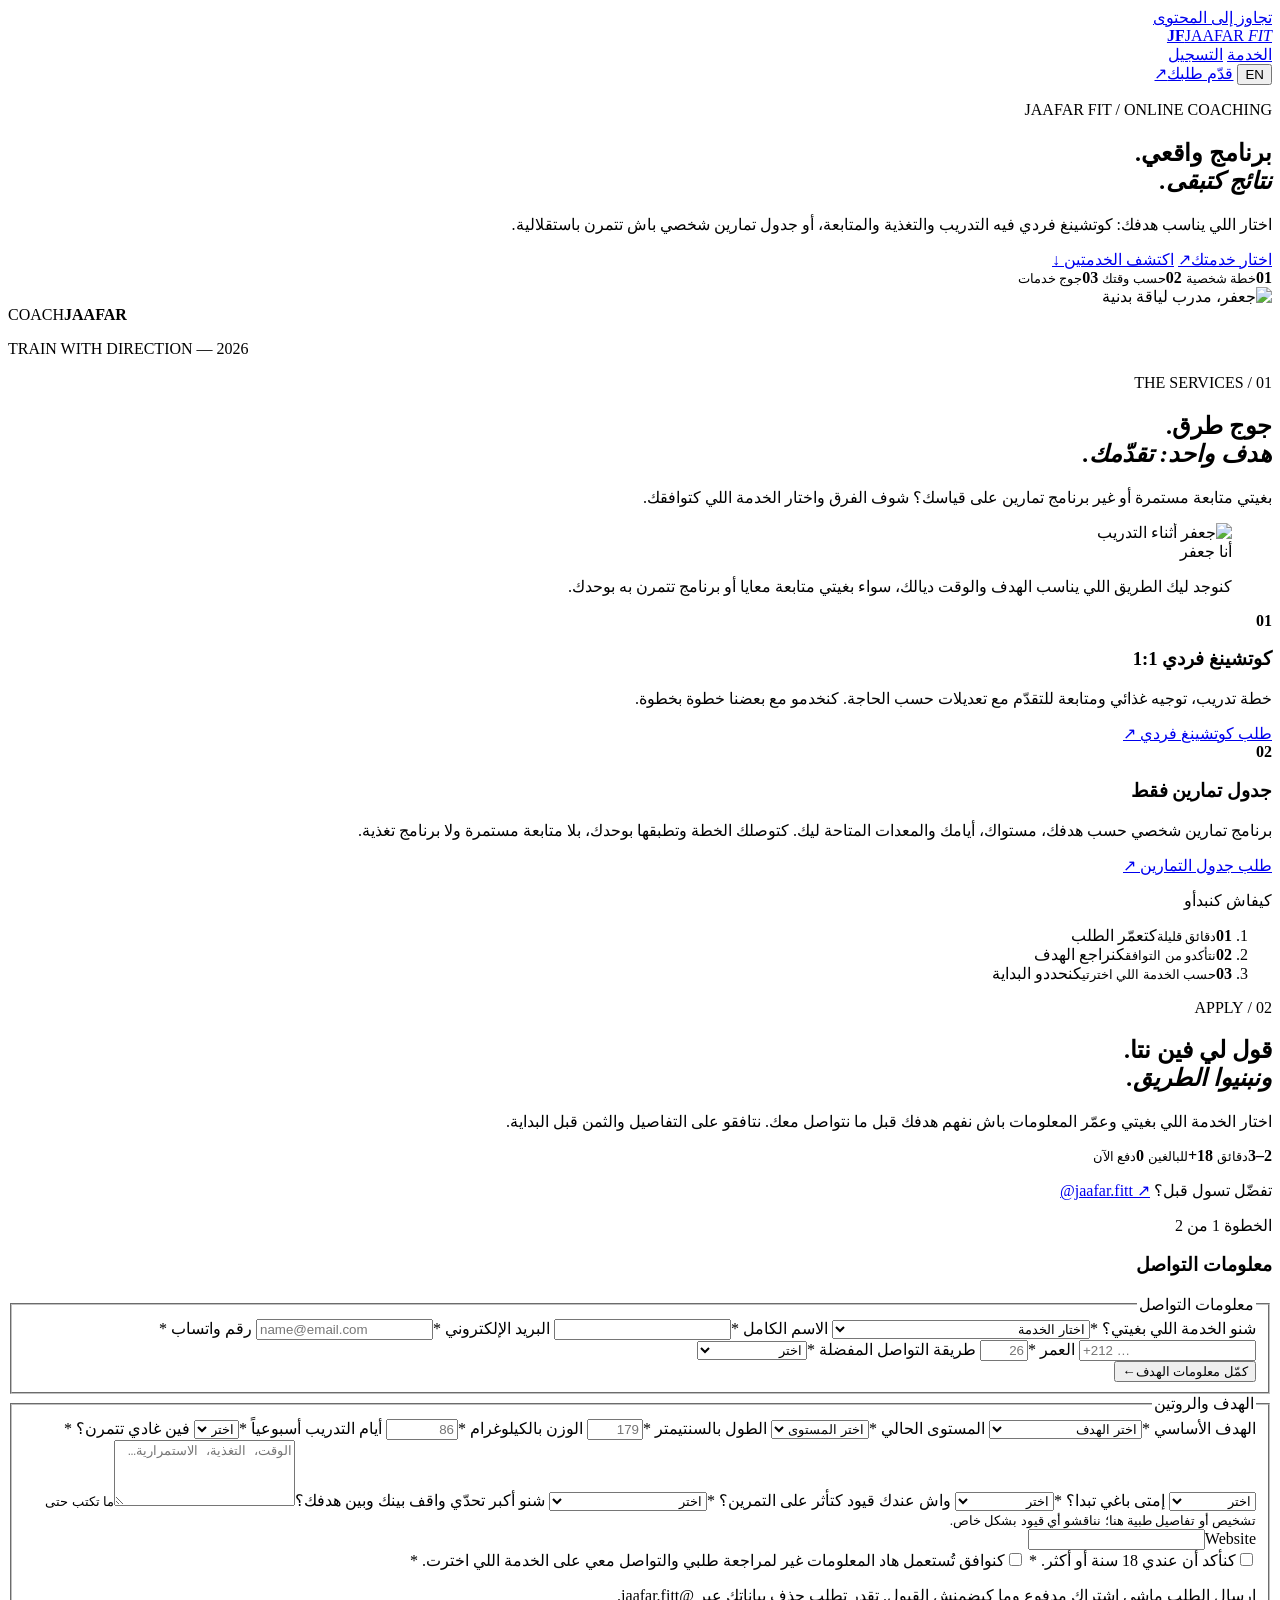
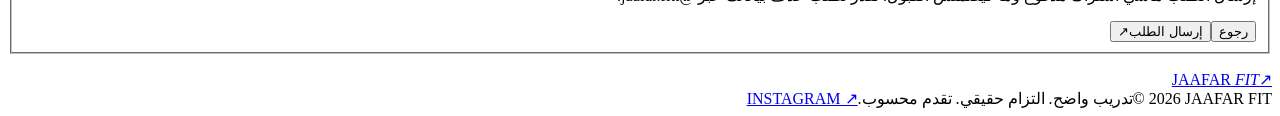
==== index.html @ f9e836c6 "Launch Jaafar Fit coaching website" ====
<!doctype html>
<html lang="ar" dir="rtl">
<head>
  <meta charset="utf-8">
  <meta name="viewport" content="width=device-width,initial-scale=1,viewport-fit=cover">
  <title>Jaafar Fit</title>
  <meta name="description" content="كوتشينغ أونلاين شخصي مع جعفر: تدريب، تغذية، ومتابعة مبنية على هدفك وروتينك.">
  <meta name="theme-color" content="#0b1f33">
  <meta name="robots" content="index,follow">
  <link rel="icon" type="image/svg+xml" href="data:image/svg+xml,%3Csvg xmlns='http://www.w3.org/2000/svg' viewBox='0 0 64 64'%3E%3Crect width='64' height='64' rx='14' fill='%230b1f33'/%3E%3Cpath d='M17 15h22v9H27v7h10v9H17V15Zm25 0h7v34h-7z' fill='%23ff623e'/%3E%3C/svg%3E">
  <link rel="preconnect" href="https://fonts.googleapis.com">
  <link rel="preconnect" href="https://fonts.gstatic.com" crossorigin>
  <link href="https://fonts.googleapis.com/css2?family=Barlow+Condensed:wght@600;700;800;900&family=Tajawal:wght@400;500;700;800;900&display=swap" rel="stylesheet">
  <link rel="stylesheet" href="./style.css">
</head>
<body>
  <a class="skip" href="#main" data-ar="تجاوز إلى المحتوى" data-en="Skip to content">تجاوز إلى المحتوى</a>

  <header class="site-header">
    <a class="logo" href="#top" aria-label="Jaafar Fit" dir="ltr"><b>JF</b><span>JAAFAR <i>FIT</i></span></a>
    <nav aria-label="Primary navigation">
      <a href="#coaching" data-ar="الخدمة" data-en="Coaching">الخدمة</a>
      <a href="#apply" data-ar="التسجيل" data-en="Apply">التسجيل</a>
    </nav>
    <div class="header-actions">
      <button id="language" type="button" aria-label="Switch to English">EN</button>
      <a class="button button-small" href="#apply"><span data-ar="قدّم طلبك" data-en="APPLY NOW">قدّم طلبك</span><span aria-hidden="true">↗</span></a>
    </div>
  </header>

  <main id="main">
    <section class="hero" id="top">
      <div class="hero-copy">
        <p class="eyebrow"><span></span> JAAFAR FIT / ONLINE COACHING</p>
        <h1 data-ar="برنامج واقعي.<br><em>نتائج كتبقى.</em>" data-en="A PLAN FOR LIFE.<br><em>RESULTS THAT LAST.</em>">برنامج واقعي.<br><em>نتائج كتبقى.</em></h1>
        <p class="hero-intro" data-ar="اختار اللي يناسب هدفك: كوتشينغ فردي فيه التدريب والتغذية والمتابعة، أو جدول تمارين شخصي باش تتمرن باستقلالية." data-en="Choose your path: one-to-one coaching with training, nutrition and check-ins, or a personal workout plan to follow independently.">اختار اللي يناسب هدفك: كوتشينغ فردي فيه التدريب والتغذية والمتابعة، أو جدول تمارين شخصي باش تتمرن باستقلالية.</p>
        <div class="hero-actions">
          <a class="button" href="#apply"><span data-ar="اختار خدمتك" data-en="CHOOSE YOUR SERVICE">اختار خدمتك</span><span aria-hidden="true">↗</span></a>
          <a class="text-link" href="#coaching" data-ar="اكتشف الخدمتين ↓" data-en="EXPLORE BOTH SERVICES ↓">اكتشف الخدمتين ↓</a>
        </div>
        <div class="trust-row" aria-label="Coaching pillars">
          <span><b>01</b><small data-ar="خطة شخصية" data-en="PERSONAL PLAN">خطة شخصية</small></span>
          <span><b>02</b><small data-ar="حسب وقتك" data-en="FITS YOUR SCHEDULE">حسب وقتك</small></span>
          <span><b>03</b><small data-ar="جوج خدمات" data-en="TWO SERVICES">جوج خدمات</small></span>
        </div>
      </div>
      <div class="hero-media">
        <img src="./jaafar-portrait.jpg" width="1085" height="1450" alt="جعفر، مدرب لياقة بدنية" data-alt-ar="جعفر، مدرب لياقة بدنية" data-alt-en="Jaafar, fitness coach" fetchpriority="high">
        <div class="hero-badge" dir="ltr"><span>COACH</span><b>JAAFAR</b></div>
        <p class="vertical-copy" dir="ltr">TRAIN WITH DIRECTION — 2026</p>
      </div>
    </section>

    <section class="coaching section" id="coaching">
      <div class="section-heading">
        <div>
          <p class="eyebrow"><span></span> 01 / THE SERVICES</p>
          <h2 data-ar="جوج طرق.<br><em>هدف واحد: تقدّمك.</em>" data-en="TWO WAYS FORWARD.<br><em>YOUR PROGRESS FIRST.</em>">جوج طرق.<br><em>هدف واحد: تقدّمك.</em></h2>
        </div>
        <p data-ar="بغيتي متابعة مستمرة أو غير برنامج تمارين على قياسك؟ شوف الفرق واختار الخدمة اللي كتوافقك." data-en="Want ongoing support or just a workout plan made for you? See what each service includes and choose your fit.">بغيتي متابعة مستمرة أو غير برنامج تمارين على قياسك؟ شوف الفرق واختار الخدمة اللي كتوافقك.</p>
      </div>

      <div class="coaching-grid">
        <figure class="coach-card">
          <img src="./jaafar-training.jpg" width="1536" height="864" alt="جعفر أثناء التدريب" data-alt-ar="جعفر أثناء التدريب" data-alt-en="Jaafar during training" loading="lazy">
          <figcaption>
            <span data-ar="أنا جعفر" data-en="I'M JAAFAR">أنا جعفر</span>
            <p data-ar="كنوجد ليك الطريق اللي يناسب الهدف والوقت ديالك، سواء بغيتي متابعة معايا أو برنامج تتمرن به بوحدك." data-en="I shape a path around your goal and schedule, whether you want coaching together or a plan to follow on your own.">كنوجد ليك الطريق اللي يناسب الهدف والوقت ديالك، سواء بغيتي متابعة معايا أو برنامج تتمرن به بوحدك.</p>
          </figcaption>
        </figure>

        <div class="service-stack">
          <article class="service-option">
            <b>01</b>
            <div><h3 data-ar="كوتشينغ فردي 1:1" data-en="ONE-TO-ONE COACHING">كوتشينغ فردي 1:1</h3><p data-ar="خطة تدريب، توجيه غذائي ومتابعة للتقدّم مع تعديلات حسب الحاجة. كنخدمو مع بعضنا خطوة بخطوة." data-en="Training, practical nutrition guidance and progress check-ins, with adjustments when needed. We work together step by step.">خطة تدريب، توجيه غذائي ومتابعة للتقدّم مع تعديلات حسب الحاجة. كنخدمو مع بعضنا خطوة بخطوة.</p><a href="#apply" data-service="one_to_one" data-ar="طلب كوتشينغ فردي ↗" data-en="APPLY FOR COACHING ↗">طلب كوتشينغ فردي ↗</a></div>
          </article>
          <article class="service-option">
            <b>02</b>
            <div><h3 data-ar="جدول تمارين فقط" data-en="WORKOUT PLAN ONLY">جدول تمارين فقط</h3><p data-ar="برنامج تمارين شخصي حسب هدفك، مستواك، أيامك والمعدات المتاحة ليك. كتوصلك الخطة وتطبقها بوحدك، بلا متابعة مستمرة ولا برنامج تغذية." data-en="A personal workout plan based on your goal, experience, schedule and equipment. Follow it independently, without ongoing check-ins or a nutrition plan.">برنامج تمارين شخصي حسب هدفك، مستواك، أيامك والمعدات المتاحة ليك. كتوصلك الخطة وتطبقها بوحدك، بلا متابعة مستمرة ولا برنامج تغذية.</p><a href="#apply" data-service="workout_plan" data-ar="طلب جدول التمارين ↗" data-en="REQUEST A WORKOUT PLAN ↗">طلب جدول التمارين ↗</a></div>
          </article>
        </div>
      </div>

      <div class="process" aria-label="How it works">
        <p class="process-title" data-ar="كيفاش كنبدأو" data-en="HOW IT WORKS">كيفاش كنبدأو</p>
        <ol>
          <li><b>01</b><span data-ar="كتعمّر الطلب" data-en="APPLY"><small data-ar="دقائق قليلة" data-en="A FEW MINUTES">دقائق قليلة</small>كتعمّر الطلب</span></li>
          <li><b>02</b><span data-ar="كنراجع الهدف" data-en="REVIEW"><small data-ar="نتأكدو من التوافق" data-en="CHECK THE FIT">نتأكدو من التوافق</small>كنراجع الهدف</span></li>
          <li><b>03</b><span data-ar="كنحددو البداية" data-en="START"><small data-ar="حسب الخدمة اللي اخترتي" data-en="YOUR CHOSEN SERVICE">حسب الخدمة اللي اخترتي</small>كنحددو البداية</span></li>
        </ol>
      </div>
    </section>

    <section class="application section" id="apply">
      <div class="application-copy">
        <p class="eyebrow"><span></span> 02 / APPLY</p>
        <h2 data-ar="قول لي فين نتا.<br><em>ونبنيوا الطريق.</em>" data-en="TELL ME WHERE YOU ARE.<br><em>WE'LL BUILD THE WAY.</em>">قول لي فين نتا.<br><em>ونبنيوا الطريق.</em></h2>
        <p data-ar="اختار الخدمة اللي بغيتي وعمّر المعلومات باش نفهم هدفك قبل ما نتواصل معك. نتافقو على التفاصيل والثمن قبل البداية." data-en="Choose the service you want and tell me about your goal. We'll agree on the details and price before starting.">اختار الخدمة اللي بغيتي وعمّر المعلومات باش نفهم هدفك قبل ما نتواصل معك. نتافقو على التفاصيل والثمن قبل البداية.</p>
        <div class="application-facts">
          <span><b>2–3</b><small data-ar="دقائق" data-en="MINUTES">دقائق</small></span>
          <span><b>18+</b><small data-ar="للبالغين" data-en="ADULTS ONLY">للبالغين</small></span>
          <span><b>0</b><small data-ar="دفع الآن" data-en="PAYMENT NOW">دفع الآن</small></span>
        </div>
        <p class="contact-note"><span data-ar="تفضّل تسول قبل؟" data-en="WANT TO ASK FIRST?">تفضّل تسول قبل؟</span> <a href="https://www.instagram.com/jaafar.fitt/" target="_blank" rel="noopener noreferrer" dir="ltr">@jaafar.fitt ↗</a></p>
      </div>

      <form id="coaching-form" novalidate>
        <div class="form-top">
          <div><span id="step-label" data-ar="الخطوة 1 من 2" data-en="STEP 1 OF 2">الخطوة 1 من 2</span><h3 id="step-title" data-ar="معلومات التواصل" data-en="CONTACT DETAILS">معلومات التواصل</h3></div>
          <div class="progress" aria-hidden="true"><i></i></div>
        </div>

        <fieldset class="form-step active" data-step="1">
          <legend class="sr-only" data-ar="معلومات التواصل" data-en="Contact details">معلومات التواصل</legend>
          <div class="form-grid">
            <label class="full"><span data-ar="شنو الخدمة اللي بغيتي؟ *" data-en="WHICH SERVICE DO YOU WANT? *">شنو الخدمة اللي بغيتي؟ *</span><select name="service" required><option value="" data-ar="اختار الخدمة" data-en="Choose a service">اختار الخدمة</option><option value="one_to_one" data-ar="كوتشينغ فردي 1:1 (تدريب + تغذية + متابعة)" data-en="One-to-one coaching (training + nutrition + check-ins)">كوتشينغ فردي 1:1 (تدريب + تغذية + متابعة)</option><option value="workout_plan" data-ar="جدول تمارين فقط" data-en="Workout plan only">جدول تمارين فقط</option></select></label>
            <label class="full"><span data-ar="الاسم الكامل *" data-en="FULL NAME *">الاسم الكامل *</span><input name="name" autocomplete="name" required minlength="2" maxlength="90"></label>
            <label><span data-ar="البريد الإلكتروني *" data-en="EMAIL *">البريد الإلكتروني *</span><input name="email" type="email" dir="ltr" autocomplete="email" required maxlength="180" placeholder="name@email.com"></label>
            <label><span data-ar="رقم واتساب *" data-en="WHATSAPP NUMBER *">رقم واتساب *</span><input name="phone" type="tel" dir="ltr" autocomplete="tel" required minlength="8" maxlength="35" placeholder="+212 …"></label>
            <label><span data-ar="العمر *" data-en="AGE *">العمر *</span><input name="age" type="number" inputmode="numeric" min="18" max="80" required placeholder="26"></label>
            <label><span data-ar="طريقة التواصل المفضلة *" data-en="PREFERRED CONTACT *">طريقة التواصل المفضلة *</span><select name="contact_method" required><option value="" data-ar="اختر" data-en="Select">اختر</option><option value="whatsapp" data-ar="واتساب" data-en="WhatsApp">واتساب</option><option value="email" data-ar="البريد الإلكتروني" data-en="Email">البريد الإلكتروني</option></select></label>
          </div>
          <button class="button next" type="button"><span data-ar="كمّل معلومات الهدف" data-en="CONTINUE TO YOUR GOAL">كمّل معلومات الهدف</span><span aria-hidden="true">←</span></button>
        </fieldset>

        <fieldset class="form-step" data-step="2">
          <legend class="sr-only" data-ar="الهدف والروتين" data-en="Goal and routine">الهدف والروتين</legend>
          <div class="form-grid">
            <label><span data-ar="الهدف الأساسي *" data-en="MAIN GOAL *">الهدف الأساسي *</span><select name="goal" required><option value="" data-ar="اختر الهدف" data-en="Select goal">اختر الهدف</option><option value="fat_loss" data-ar="خفض الدهون" data-en="Fat loss">خفض الدهون</option><option value="muscle" data-ar="بناء العضلات" data-en="Build muscle">بناء العضلات</option><option value="recomposition" data-ar="تحسين التكوين الجسدي" data-en="Body recomposition">تحسين التكوين الجسدي</option><option value="routine" data-ar="العودة للتمرين" data-en="Return to training">العودة للتمرين</option></select></label>
            <label><span data-ar="المستوى الحالي *" data-en="TRAINING LEVEL *">المستوى الحالي *</span><select name="level" required><option value="" data-ar="اختر المستوى" data-en="Select level">اختر المستوى</option><option value="beginner" data-ar="مبتدئ" data-en="Beginner">مبتدئ</option><option value="intermediate" data-ar="متوسط" data-en="Intermediate">متوسط</option><option value="advanced" data-ar="متقدم" data-en="Advanced">متقدم</option></select></label>
            <label><span data-ar="الطول بالسنتيمتر *" data-en="HEIGHT (CM) *">الطول بالسنتيمتر *</span><input name="height_cm" type="number" inputmode="numeric" min="130" max="230" required placeholder="179"></label>
            <label><span data-ar="الوزن بالكيلوغرام *" data-en="WEIGHT (KG) *">الوزن بالكيلوغرام *</span><input name="weight_kg" type="number" inputmode="decimal" min="35" max="300" step="0.1" required placeholder="86"></label>
            <label><span data-ar="أيام التدريب أسبوعياً *" data-en="TRAINING DAYS / WEEK *">أيام التدريب أسبوعياً *</span><select name="days" required><option value="" data-ar="اختر" data-en="Select">اختر</option><option value="2">2</option><option value="3">3</option><option value="4">4</option><option value="5">5</option><option value="6">6</option></select></label>
            <label><span data-ar="فين غادي تتمرن؟ *" data-en="WHERE WILL YOU TRAIN? *">فين غادي تتمرن؟ *</span><select name="equipment" required><option value="" data-ar="اختر" data-en="Select">اختر</option><option value="gym" data-ar="قاعة رياضية" data-en="Gym">قاعة رياضية</option><option value="home" data-ar="فالدار" data-en="Home">فالدار</option><option value="both" data-ar="بجوج" data-en="Both">بجوج</option></select></label>
            <label><span data-ar="إمتى باغي تبدا؟ *" data-en="WHEN DO YOU WANT TO START? *">إمتى باغي تبدا؟ *</span><select name="start_timeline" required><option value="" data-ar="اختر" data-en="Select">اختر</option><option value="now" data-ar="فأقرب وقت" data-en="As soon as possible">فأقرب وقت</option><option value="two_weeks" data-ar="خلال أسبوعين" data-en="Within two weeks">خلال أسبوعين</option><option value="month" data-ar="خلال شهر" data-en="Within a month">خلال شهر</option></select></label>
            <label><span data-ar="واش عندك قيود كتأثر على التمرين؟ *" data-en="ANY TRAINING LIMITATIONS? *">واش عندك قيود كتأثر على التمرين؟ *</span><select name="training_constraints" required><option value="" data-ar="اختر" data-en="Select">اختر</option><option value="none" data-ar="لا" data-en="No">لا</option><option value="discuss" data-ar="نعم، نناقشها بشكل خاص" data-en="Yes, discuss privately">نعم، نناقشها بشكل خاص</option></select></label>
            <label class="full"><span data-ar="شنو أكبر تحدّي واقف بينك وبين هدفك؟" data-en="WHAT IS YOUR BIGGEST CHALLENGE?">شنو أكبر تحدّي واقف بينك وبين هدفك؟</span><textarea name="notes" rows="4" maxlength="700" placeholder="الوقت، التغذية، الاستمرارية…"></textarea><small data-ar="ما تكتب حتى تشخيص أو تفاصيل طبية هنا؛ نناقشو أي قيود بشكل خاص." data-en="Do not include diagnoses or medical details here; we can discuss limitations privately.">ما تكتب حتى تشخيص أو تفاصيل طبية هنا؛ نناقشو أي قيود بشكل خاص.</small></label>
          </div>
          <div class="honeypot" aria-hidden="true"><label>Website<input name="website" tabindex="-1" autocomplete="off"></label></div>
          <label class="check"><input name="adult" type="checkbox" required><span data-ar="كنأكد أن عندي 18 سنة أو أكثر. *" data-en="I confirm that I am 18 or older. *">كنأكد أن عندي 18 سنة أو أكثر. *</span></label>
          <label class="check"><input name="consent" type="checkbox" required><span data-ar="كنوافق تُستعمل هاد المعلومات غير لمراجعة طلبي والتواصل معي على الخدمة اللي اخترت. *" data-en="I agree that these details may be used only to review my request and contact me about my chosen service. *">كنوافق تُستعمل هاد المعلومات غير لمراجعة طلبي والتواصل معي على الخدمة اللي اخترت. *</span></label>
          <p class="privacy-copy" data-ar="إرسال الطلب ماشي اشتراك مدفوع وما كيضمنش القبول. تقدر تطلب حذف بياناتك عبر @jaafar.fitt." data-en="Submitting is not a paid subscription and does not guarantee acceptance. You can request deletion through @jaafar.fitt.">إرسال الطلب ماشي اشتراك مدفوع وما كيضمنش القبول. تقدر تطلب حذف بياناتك عبر @jaafar.fitt.</p>
          <div class="form-buttons"><button class="back" type="button" data-ar="رجوع" data-en="BACK">رجوع</button><button class="button submit" type="submit"><span data-ar="إرسال الطلب" data-en="SEND REQUEST">إرسال الطلب</span><span aria-hidden="true">↗</span></button></div>
        </fieldset>
        <p id="form-message" role="status" aria-live="polite" tabindex="-1"></p>
        <noscript>يرجى تفعيل JavaScript لإرسال الاستمارة، أو التواصل عبر إنستغرام.</noscript>
      </form>
    </section>
  </main>

  <footer>
    <a class="footer-logo" href="#top" dir="ltr">JAAFAR <i>FIT</i><span>↗</span></a>
    <div><span dir="ltr">© 2026 JAAFAR FIT</span><span data-ar="تدريب واضح. التزام حقيقي. تقدم محسوب." data-en="CLEAR TRAINING. REAL COMMITMENT. MEASURED PROGRESS.">تدريب واضح. التزام حقيقي. تقدم محسوب.</span><a href="https://www.instagram.com/jaafar.fitt/" target="_blank" rel="noopener noreferrer" dir="ltr">INSTAGRAM ↗</a></div>
  </footer>

  <script src="./script.js"></script>
</body>
</html>
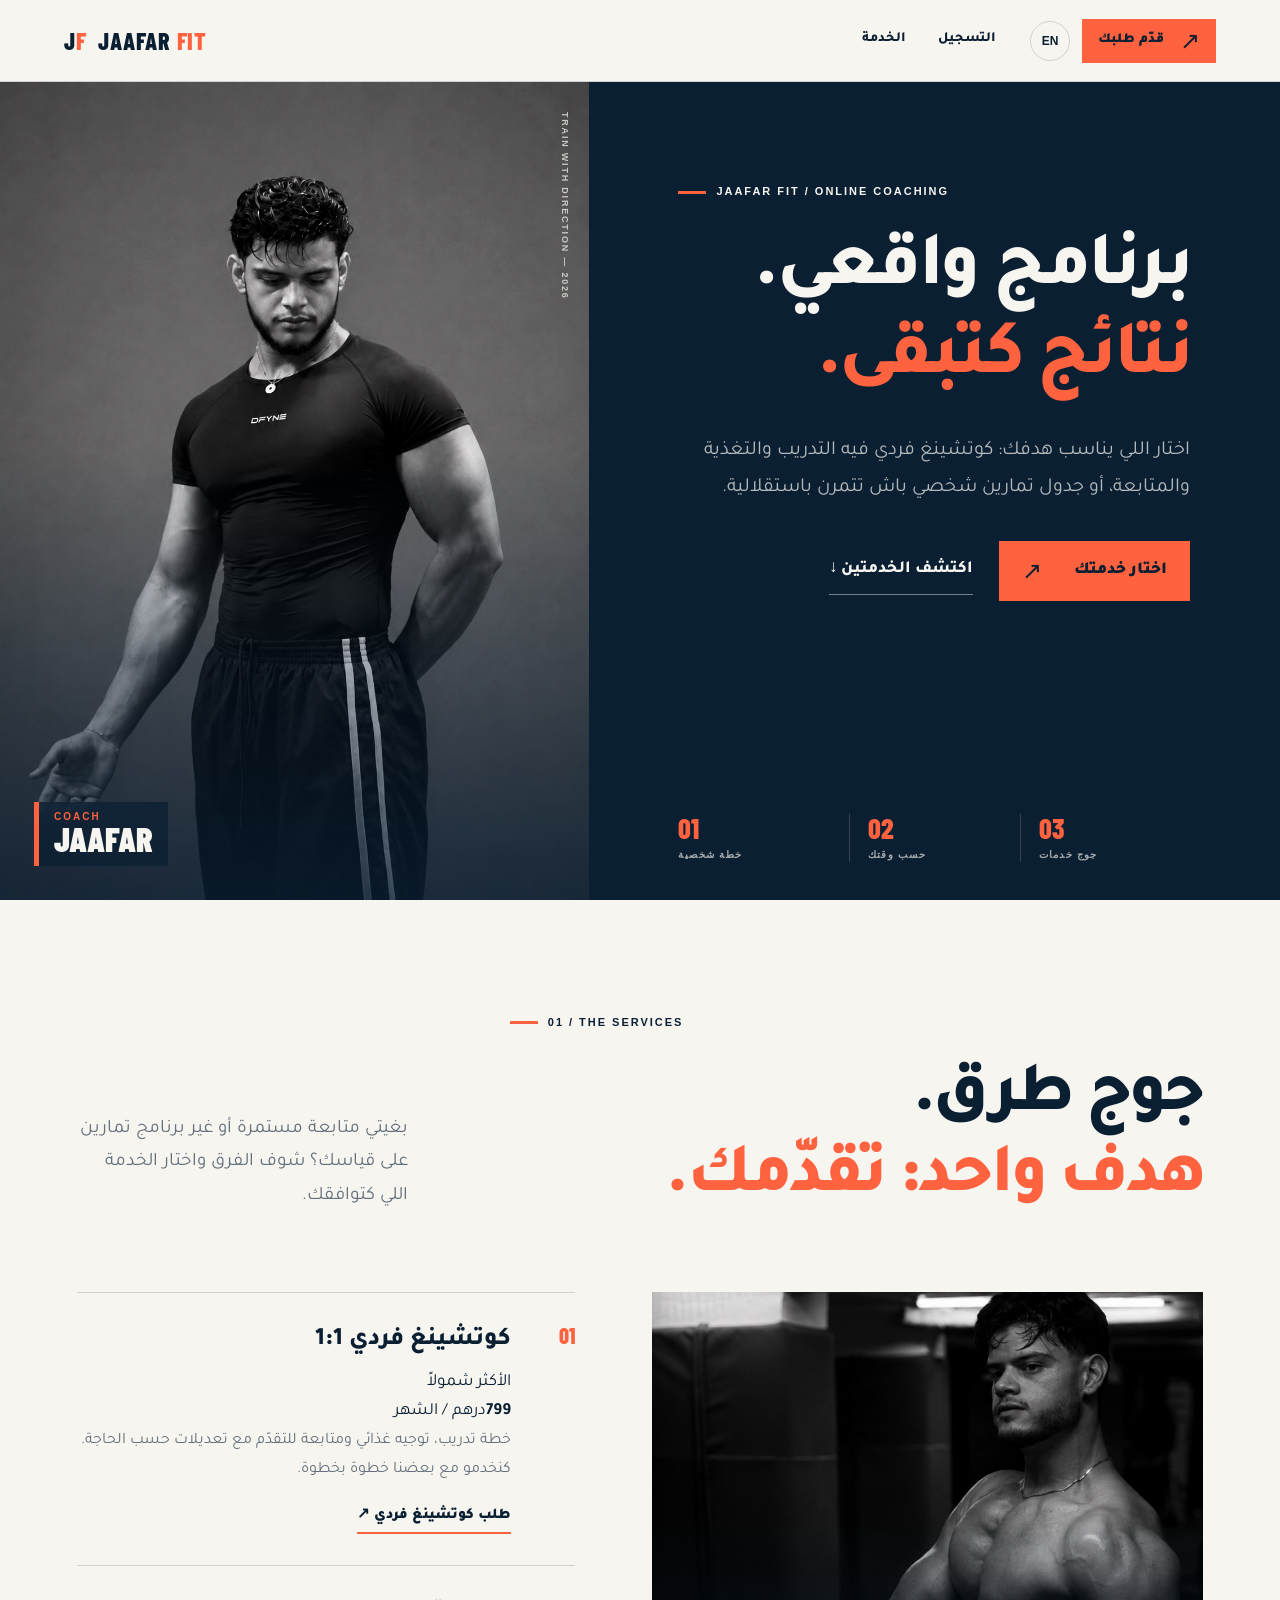
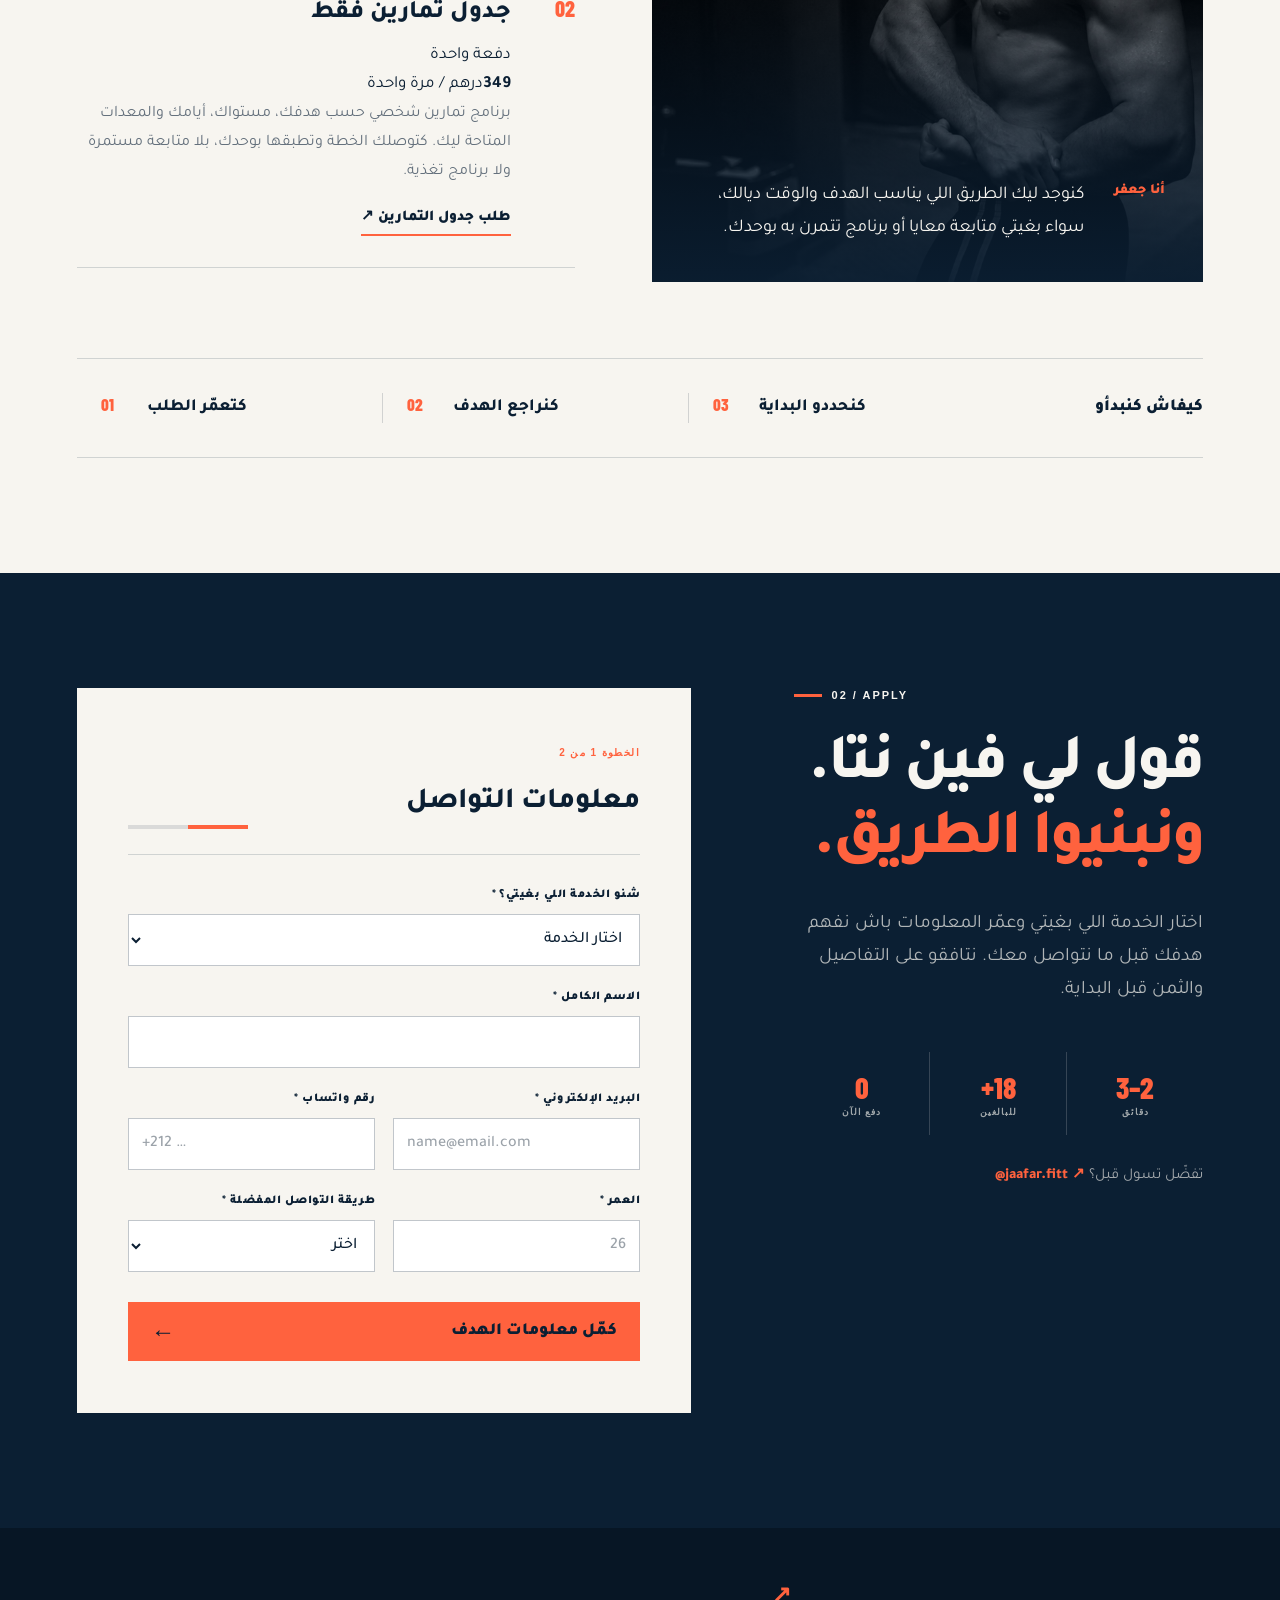
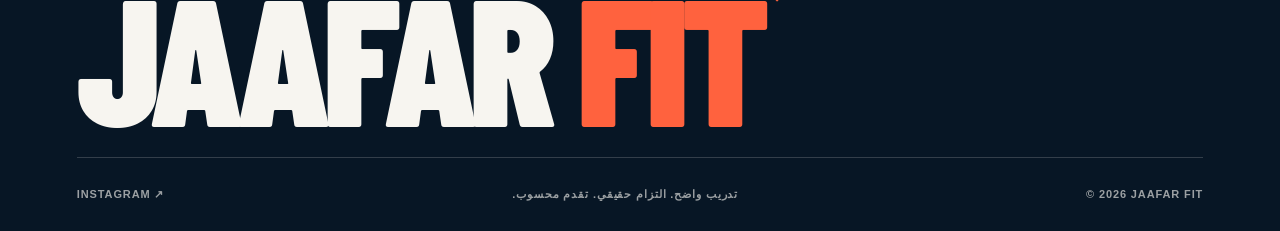
==== commit 9ffa3737: "Update Jaafar Fit logo and service pricing" ====
--- a/index.html
+++ b/index.html
@@ -7,7 +7,7 @@
   <meta name="description" content="كوتشينغ أونلاين شخصي مع جعفر: تدريب، تغذية، ومتابعة مبنية على هدفك وروتينك.">
   <meta name="theme-color" content="#0b1f33">
   <meta name="robots" content="index,follow">
-  <link rel="icon" type="image/svg+xml" href="data:image/svg+xml,%3Csvg xmlns='http://www.w3.org/2000/svg' viewBox='0 0 64 64'%3E%3Crect width='64' height='64' rx='14' fill='%230b1f33'/%3E%3Cpath d='M17 15h22v9H27v7h10v9H17V15Zm25 0h7v34h-7z' fill='%23ff623e'/%3E%3C/svg%3E">
+  <link rel="icon" type="image/svg+xml" href="data:image/svg+xml,%3Csvg xmlns='http://www.w3.org/2000/svg' viewBox='0 0 64 64'%3E%3Ccircle cx='32' cy='32' r='29' fill='%230b1f33' stroke='%23ff623e' stroke-width='3'/%3E%3Ctext x='32' y='40' text-anchor='middle' font-family='Arial' font-size='23' font-weight='900' fill='%23f7f5f0'%3EJF%3C/text%3E%3C/svg%3E">
   <link rel="preconnect" href="https://fonts.googleapis.com">
   <link rel="preconnect" href="https://fonts.gstatic.com" crossorigin>
   <link href="https://fonts.googleapis.com/css2?family=Barlow+Condensed:wght@600;700;800;900&family=Tajawal:wght@400;500;700;800;900&display=swap" rel="stylesheet">
@@ -17,7 +17,7 @@
   <a class="skip" href="#main" data-ar="تجاوز إلى المحتوى" data-en="Skip to content">تجاوز إلى المحتوى</a>
 
   <header class="site-header">
-    <a class="logo" href="#top" aria-label="Jaafar Fit" dir="ltr"><b>JF</b><span>JAAFAR <i>FIT</i></span></a>
+    <a class="logo" href="#top" aria-label="Jaafar Fit" dir="ltr"><span class="logo-mark" aria-hidden="true"><span>J</span><i>F</i></span><span class="logo-word">JAAFAR <i>FIT</i></span></a>
     <nav aria-label="Primary navigation">
       <a href="#coaching" data-ar="الخدمة" data-en="Coaching">الخدمة</a>
       <a href="#apply" data-ar="التسجيل" data-en="Apply">التسجيل</a>
@@ -72,11 +72,11 @@
         <div class="service-stack">
           <article class="service-option">
             <b>01</b>
-            <div><h3 data-ar="كوتشينغ فردي 1:1" data-en="ONE-TO-ONE COACHING">كوتشينغ فردي 1:1</h3><p data-ar="خطة تدريب، توجيه غذائي ومتابعة للتقدّم مع تعديلات حسب الحاجة. كنخدمو مع بعضنا خطوة بخطوة." data-en="Training, practical nutrition guidance and progress check-ins, with adjustments when needed. We work together step by step.">خطة تدريب، توجيه غذائي ومتابعة للتقدّم مع تعديلات حسب الحاجة. كنخدمو مع بعضنا خطوة بخطوة.</p><a href="#apply" data-service="one_to_one" data-ar="طلب كوتشينغ فردي ↗" data-en="APPLY FOR COACHING ↗">طلب كوتشينغ فردي ↗</a></div>
+            <div><h3 data-ar="كوتشينغ فردي 1:1" data-en="ONE-TO-ONE COACHING">كوتشينغ فردي 1:1</h3><span class="service-label" data-ar="الأكثر شمولاً" data-en="MOST COMPLETE">الأكثر شمولاً</span><div class="service-price"><strong>799</strong><span data-ar="درهم / الشهر" data-en="MAD / MONTH">درهم / الشهر</span></div><p data-ar="خطة تدريب، توجيه غذائي ومتابعة للتقدّم مع تعديلات حسب الحاجة. كنخدمو مع بعضنا خطوة بخطوة." data-en="Training, practical nutrition guidance and progress check-ins, with adjustments when needed. We work together step by step.">خطة تدريب، توجيه غذائي ومتابعة للتقدّم مع تعديلات حسب الحاجة. كنخدمو مع بعضنا خطوة بخطوة.</p><a href="#apply" data-service="one_to_one" data-ar="طلب كوتشينغ فردي ↗" data-en="APPLY FOR COACHING ↗">طلب كوتشينغ فردي ↗</a></div>
           </article>
           <article class="service-option">
             <b>02</b>
-            <div><h3 data-ar="جدول تمارين فقط" data-en="WORKOUT PLAN ONLY">جدول تمارين فقط</h3><p data-ar="برنامج تمارين شخصي حسب هدفك، مستواك، أيامك والمعدات المتاحة ليك. كتوصلك الخطة وتطبقها بوحدك، بلا متابعة مستمرة ولا برنامج تغذية." data-en="A personal workout plan based on your goal, experience, schedule and equipment. Follow it independently, without ongoing check-ins or a nutrition plan.">برنامج تمارين شخصي حسب هدفك، مستواك، أيامك والمعدات المتاحة ليك. كتوصلك الخطة وتطبقها بوحدك، بلا متابعة مستمرة ولا برنامج تغذية.</p><a href="#apply" data-service="workout_plan" data-ar="طلب جدول التمارين ↗" data-en="REQUEST A WORKOUT PLAN ↗">طلب جدول التمارين ↗</a></div>
+            <div><h3 data-ar="جدول تمارين فقط" data-en="WORKOUT PLAN ONLY">جدول تمارين فقط</h3><span class="service-label" data-ar="دفعة واحدة" data-en="ONE-TIME PAYMENT">دفعة واحدة</span><div class="service-price"><strong>349</strong><span data-ar="درهم / مرة واحدة" data-en="MAD / ONE TIME">درهم / مرة واحدة</span></div><p data-ar="برنامج تمارين شخصي حسب هدفك، مستواك، أيامك والمعدات المتاحة ليك. كتوصلك الخطة وتطبقها بوحدك، بلا متابعة مستمرة ولا برنامج تغذية." data-en="A personal workout plan based on your goal, experience, schedule and equipment. Follow it independently, without ongoing check-ins or a nutrition plan.">برنامج تمارين شخصي حسب هدفك، مستواك، أيامك والمعدات المتاحة ليك. كتوصلك الخطة وتطبقها بوحدك، بلا متابعة مستمرة ولا برنامج تغذية.</p><a href="#apply" data-service="workout_plan" data-ar="طلب جدول التمارين ↗" data-en="REQUEST A WORKOUT PLAN ↗">طلب جدول التمارين ↗</a></div>
           </article>
         </div>
       </div>
@@ -113,7 +113,7 @@
         <fieldset class="form-step active" data-step="1">
           <legend class="sr-only" data-ar="معلومات التواصل" data-en="Contact details">معلومات التواصل</legend>
           <div class="form-grid">
-            <label class="full"><span data-ar="شنو الخدمة اللي بغيتي؟ *" data-en="WHICH SERVICE DO YOU WANT? *">شنو الخدمة اللي بغيتي؟ *</span><select name="service" required><option value="" data-ar="اختار الخدمة" data-en="Choose a service">اختار الخدمة</option><option value="one_to_one" data-ar="كوتشينغ فردي 1:1 (تدريب + تغذية + متابعة)" data-en="One-to-one coaching (training + nutrition + check-ins)">كوتشينغ فردي 1:1 (تدريب + تغذية + متابعة)</option><option value="workout_plan" data-ar="جدول تمارين فقط" data-en="Workout plan only">جدول تمارين فقط</option></select></label>
+            <label class="full"><span data-ar="شنو الخدمة اللي بغيتي؟ *" data-en="WHICH SERVICE DO YOU WANT? *">شنو الخدمة اللي بغيتي؟ *</span><select name="service" required><option value="" data-ar="اختار الخدمة" data-en="Choose a service">اختار الخدمة</option><option value="one_to_one" data-ar="كوتشينغ فردي 1:1 — 799 درهم / الشهر" data-en="One-to-one coaching — 799 MAD / month">كوتشينغ فردي 1:1 — 799 درهم / الشهر</option><option value="workout_plan" data-ar="جدول تمارين فقط — 349 درهم" data-en="Workout plan only — 349 MAD">جدول تمارين فقط — 349 درهم</option></select></label>
             <label class="full"><span data-ar="الاسم الكامل *" data-en="FULL NAME *">الاسم الكامل *</span><input name="name" autocomplete="name" required minlength="2" maxlength="90"></label>
             <label><span data-ar="البريد الإلكتروني *" data-en="EMAIL *">البريد الإلكتروني *</span><input name="email" type="email" dir="ltr" autocomplete="email" required maxlength="180" placeholder="name@email.com"></label>
             <label><span data-ar="رقم واتساب *" data-en="WHATSAPP NUMBER *">رقم واتساب *</span><input name="phone" type="tel" dir="ltr" autocomplete="tel" required minlength="8" maxlength="35" placeholder="+212 …"></label>
--- a/style.css
+++ b/style.css
@@ -0,0 +1,177 @@
+:root{
+  --navy:#0b1f33;
+  --orange:#ff623e;
+  --white:#f7f5f0;
+  --paper:#efede7;
+  --ink:#0b1f33;
+  --muted:#64707c;
+  --line:rgba(11,31,51,.16);
+  --navy-line:rgba(247,245,240,.18);
+}
+
+*{box-sizing:border-box}
+html{scroll-behavior:smooth;scroll-padding-top:82px}
+body{margin:0;background:var(--white);color:var(--ink);font:17px/1.75 Tajawal,Arial,sans-serif;-webkit-font-smoothing:antialiased}
+a{color:inherit;text-decoration:none}
+button,input,select,textarea{font:inherit}
+button,a,input,select,textarea{-webkit-tap-highlight-color:transparent}
+button{color:inherit}
+a:focus-visible,button:focus-visible,input:focus-visible,select:focus-visible,textarea:focus-visible{outline:3px solid var(--orange);outline-offset:3px}
+::selection{background:var(--orange);color:var(--navy)}
+h1,h2,h3,p,figure{margin:0}
+h1,h2,h3{font-weight:800}
+em,i{font-style:normal}
+img{display:block;max-width:100%}
+.sr-only{position:absolute;width:1px;height:1px;padding:0;margin:-1px;overflow:hidden;clip:rect(0,0,0,0);white-space:nowrap;border:0}
+.skip{position:fixed;top:-100px;left:20px;z-index:1000;background:var(--orange);color:var(--navy);padding:12px 18px;font-weight:800}
+.skip:focus{top:12px}
+
+.site-header{height:82px;padding:0 clamp(20px,5vw,76px);display:flex;align-items:center;gap:34px;background:rgba(247,245,240,.94);backdrop-filter:blur(16px);border-bottom:1px solid var(--line);position:sticky;top:0;z-index:100;direction:ltr}
+.logo{display:flex;align-items:center;gap:12px;font:800 24px/1 'Barlow Condensed',Arial,sans-serif;letter-spacing:.03em;white-space:nowrap}
+.logo b{display:grid;place-items:center;width:40px;height:40px;background:var(--navy);color:var(--orange);font-size:22px;transform:skew(-7deg)}
+.logo i{color:var(--orange)}
+nav{display:flex;gap:32px;margin-left:auto;font-size:14px;font-weight:800}
+nav a{padding:8px 0;border-bottom:2px solid transparent}
+nav a:hover{border-color:var(--orange)}
+.header-actions{display:flex;align-items:center;gap:12px}
+#language{width:40px;height:40px;border:1px solid var(--line);border-radius:50%;background:transparent;font:800 12px Arial;cursor:pointer}
+.button{min-height:58px;padding:15px 23px;border:0;background:var(--orange);color:var(--navy);display:inline-flex;align-items:center;justify-content:space-between;gap:32px;font-weight:900;cursor:pointer;transition:transform .2s ease,box-shadow .2s ease}
+.button>span:last-child{font:24px/1 Arial}
+.button:hover{transform:translateY(-2px);box-shadow:0 12px 28px rgba(0,0,0,.14)}
+.button-small{min-height:44px;padding:9px 16px;gap:16px;font-size:14px}
+
+.hero{min-height:calc(100svh - 82px);display:grid;grid-template-columns:minmax(0,1.08fr) minmax(400px,.92fr);background:var(--navy);color:var(--white)}
+.hero-copy{padding:clamp(58px,8vw,120px) clamp(26px,7vw,110px) 38px;display:flex;flex-direction:column;justify-content:center;min-width:0}
+.eyebrow{font:700 11px/1.4 Arial,sans-serif;letter-spacing:.18em;direction:ltr;display:flex;align-items:center;gap:10px;margin-bottom:28px}
+.eyebrow>span{display:block;width:28px;height:3px;background:var(--orange)}
+.hero h1,.section h2{font-size:clamp(48px,6vw,92px);line-height:1.16;letter-spacing:-.045em}
+.hero h1 em,.section h2 em{color:var(--orange)}
+.hero-intro{max-width:620px;margin-top:27px;color:rgba(247,245,240,.72);font-size:20px;line-height:1.85}
+.hero-actions{display:flex;align-items:center;gap:26px;flex-wrap:wrap;margin-top:34px}
+.text-link{font-weight:800;border-bottom:1px solid rgba(247,245,240,.45);padding:9px 0}
+.text-link:hover{border-color:var(--orange);color:var(--orange)}
+.trust-row{margin-top:auto;padding-top:54px;display:grid;grid-template-columns:repeat(3,1fr);direction:ltr}
+.trust-row>span{display:flex;flex-direction:column;gap:6px;padding:0 18px;border-left:1px solid var(--navy-line)}
+.trust-row>span:first-child{padding-left:0;border:0}
+.trust-row b{font:800 28px/1 'Barlow Condensed',sans-serif;color:var(--orange)}
+.trust-row small{font:700 10px/1.4 Arial,sans-serif;letter-spacing:.12em;color:rgba(247,245,240,.65)}
+.hero-media{position:relative;min-height:680px;overflow:hidden;background:#243545}
+.hero-media:after{content:"";position:absolute;inset:0;background:linear-gradient(180deg,transparent 45%,rgba(11,31,51,.78) 100%);pointer-events:none}
+.hero-media>img{width:100%;height:100%;object-fit:cover;object-position:center 22%;filter:contrast(1.05)}
+.hero-badge{position:absolute;z-index:1;left:34px;bottom:34px;border-left:5px solid var(--orange);padding:10px 15px;display:flex;flex-direction:column;background:rgba(11,31,51,.72);backdrop-filter:blur(8px)}
+.hero-badge span{font:700 10px/1 Arial;letter-spacing:.2em;color:var(--orange)}
+.hero-badge b{font:900 34px/1 'Barlow Condensed',Arial}
+.vertical-copy{position:absolute;z-index:1;right:20px;top:30px;writing-mode:vertical-rl;font:700 9px/1 Arial;letter-spacing:.2em;color:rgba(247,245,240,.72)}
+
+.section{padding:clamp(76px,9vw,135px) clamp(22px,6vw,92px)}
+.coaching{background:var(--white)}
+.section-heading{display:grid;grid-template-columns:minmax(0,1.15fr) minmax(280px,.55fr);align-items:end;gap:9%;margin-bottom:70px}
+.section-heading h2{font-size:clamp(47px,5.5vw,82px)}
+.section-heading>p{color:var(--muted);font-size:19px;max-width:510px;padding-bottom:9px}
+.coaching-grid{display:grid;grid-template-columns:minmax(0,1.05fr) minmax(370px,.95fr);gap:clamp(35px,6vw,90px);align-items:stretch}
+.coach-card{min-height:590px;position:relative;overflow:hidden;background:var(--navy)}
+.coach-card:after{content:"";position:absolute;inset:0;background:linear-gradient(180deg,transparent 38%,rgba(11,31,51,.93) 100%)}
+.coach-card img{width:100%;height:100%;object-fit:cover;object-position:center}
+.coach-card figcaption{position:absolute;z-index:1;bottom:0;left:0;right:0;padding:38px;color:var(--white);display:grid;grid-template-columns:auto 1fr;align-items:start;gap:30px}
+.coach-card figcaption>span{font-size:14px;font-weight:900;color:var(--orange);white-space:nowrap}
+.coach-card figcaption p{max-width:520px;font-size:18px;line-height:1.8}
+.service-stack{border-top:1px solid var(--line)}
+.service-stack article{display:grid;grid-template-columns:46px 1fr;gap:18px;padding:31px 0;border-bottom:1px solid var(--line)}
+.service-stack article>b{font:800 22px/1 'Barlow Condensed',sans-serif;color:var(--orange)}
+.service-stack h3{font-size:25px;line-height:1.35;margin-bottom:10px}
+.service-stack p{font-size:16px;line-height:1.8;color:var(--muted)}
+.service-option a{display:inline-block;margin-top:18px;font-size:15px;font-weight:900;color:var(--navy);border-bottom:2px solid var(--orange);padding-bottom:3px}
+.service-option a:hover{color:var(--orange)}
+.process{margin-top:76px;padding:34px 0;border-top:1px solid var(--line);border-bottom:1px solid var(--line);display:grid;grid-template-columns:180px 1fr;gap:30px;align-items:center}
+.process-title{font-weight:900}
+.process ol{list-style:none;padding:0;margin:0;display:grid;grid-template-columns:repeat(3,1fr);direction:ltr}
+.process li{display:grid;grid-template-columns:35px 1fr;gap:11px;padding:0 24px;border-left:1px solid var(--line)}
+.process li:first-child{border:0}
+.process li>b{font:800 17px/1.3 'Barlow Condensed';color:var(--orange)}
+.process li>span{display:flex;flex-direction:column;font-weight:800}
+.process small{font:700 10px/1.5 Arial;letter-spacing:.08em;color:var(--muted);margin-bottom:3px}
+
+.application{background:var(--navy);color:var(--white);display:grid;grid-template-columns:minmax(320px,.72fr) minmax(560px,1.08fr);gap:clamp(45px,8vw,120px);align-items:start}
+.application-copy{position:sticky;top:125px}
+.application h2{font-size:clamp(45px,5vw,75px)}
+.application-copy>p:not(.eyebrow,.contact-note){font-size:19px;color:rgba(247,245,240,.7);margin-top:28px;max-width:550px}
+.application-facts{display:grid;grid-template-columns:repeat(3,1fr);gap:1px;background:var(--navy-line);margin-top:44px}
+.application-facts span{background:var(--navy);padding:20px 10px 16px;display:flex;flex-direction:column;text-align:center;gap:4px}
+.application-facts b{font:800 30px/1 'Barlow Condensed';color:var(--orange)}
+.application-facts small{font:700 9px/1.5 Arial;letter-spacing:.1em;color:rgba(247,245,240,.64)}
+.contact-note{margin-top:28px;color:rgba(247,245,240,.65);font-size:15px}
+.contact-note a{color:var(--orange);font-weight:800}
+
+#coaching-form{background:var(--white);color:var(--navy);padding:clamp(25px,4vw,52px);position:relative;min-width:0}
+.form-top{display:flex;justify-content:space-between;align-items:end;gap:30px;padding-bottom:25px;border-bottom:1px solid var(--line);margin-bottom:30px}
+.form-top span{font:800 10px/1 Arial;letter-spacing:.14em;color:var(--orange)}
+.form-top h3{font-size:29px;margin-top:9px}
+.progress{height:4px;width:120px;background:rgba(11,31,51,.12)}
+.progress i{display:block;width:50%;height:100%;background:var(--orange);transition:width .25s ease}
+.form-step{border:0;padding:0;margin:0;display:none;min-width:0}
+.form-step.active{display:block}
+.form-grid{display:grid;grid-template-columns:1fr 1fr;gap:21px 18px}
+.form-grid label{display:flex;flex-direction:column;gap:8px;min-width:0;font-size:12px;font-weight:900;letter-spacing:.04em}
+.full{grid-column:1/-1}
+input,select,textarea{width:100%;max-width:100%;min-height:52px;border:1px solid rgba(11,31,51,.25);border-radius:0;background:#fff;color:var(--navy);padding:11px 13px;font-size:16px;font-weight:500;letter-spacing:0}
+input::placeholder,textarea::placeholder{color:#9ba2a9}
+textarea{resize:vertical;min-height:118px;line-height:1.65}
+.form-grid small{font-size:12px;line-height:1.65;letter-spacing:0;font-weight:500;color:var(--muted)}
+input:focus,select:focus,textarea:focus{border-color:var(--orange);outline:2px solid rgba(255,98,62,.24)}
+input:user-invalid,select:user-invalid{border-color:#b43a31}
+.next{width:100%;margin-top:30px}
+.check{display:flex;align-items:start;gap:10px;font-size:14px;line-height:1.65;margin-top:18px;cursor:pointer}
+.check input{flex:0 0 19px;width:19px;height:19px;min-height:0;margin:3px 0;accent-color:var(--orange)}
+.privacy-copy{font-size:12px;line-height:1.7;color:var(--muted);margin:19px 0 22px}
+.form-buttons{display:grid;grid-template-columns:100px 1fr;gap:12px}
+.back{border:1px solid var(--line);background:transparent;font-weight:900;cursor:pointer}
+.submit{width:100%}
+.submit:disabled{opacity:.6;cursor:wait;transform:none;box-shadow:none}
+.honeypot{position:absolute;left:-10000px;width:1px;height:1px;overflow:hidden}
+#form-message{font-size:15px;line-height:1.7;margin-top:18px}
+#form-message:empty{display:none}
+#form-message.error{color:#8f231d;background:#fbe9e5;padding:15px}
+#form-message.success{color:#14533c;background:#e5f3ec;padding:15px}
+
+footer{padding:56px clamp(22px,6vw,92px) 28px;background:#071625;color:var(--white)}
+.footer-logo{display:block;border-bottom:1px solid var(--navy-line);padding-bottom:30px;font:900 clamp(66px,14vw,220px)/.8 'Barlow Condensed',Arial;letter-spacing:-.045em}
+.footer-logo i{color:var(--orange)}
+.footer-logo span{font-size:.13em;vertical-align:top;margin-left:10px;color:var(--orange)}
+footer>div{display:flex;justify-content:space-between;gap:18px;flex-wrap:wrap;padding-top:28px;font:700 11px/1.5 Arial;letter-spacing:.08em;color:rgba(247,245,240,.62)}
+footer a:hover{color:var(--orange)}
+
+.admin{min-height:calc(100vh - 82px);background:var(--white);color:var(--navy)}
+.admin h1{font-size:48px;line-height:1.2}
+.admin h2{font-size:24px}
+.admin>.button{margin-top:25px}
+.applications{display:grid;grid-template-columns:repeat(2,minmax(0,1fr));gap:18px;margin:34px 0}
+.applications article{border:1px solid var(--line);padding:24px;background:#fff}
+.application-head{display:flex;justify-content:space-between;flex-wrap:wrap;gap:12px;border-bottom:1px solid var(--line);padding-bottom:13px;margin-bottom:13px}
+.applications p{overflow-wrap:anywhere;margin-top:7px}
+.applications small,.applications time{font-size:12px;color:var(--muted)}
+.notes{white-space:pre-wrap}
+
+html[lang=en] body{font-family:Arial,sans-serif;font-size:16px}
+html[lang=en] h1,html[lang=en] h2,html[lang=en] h3{font-family:'Barlow Condensed',Arial,sans-serif}
+html[lang=en] .hero h1,html[lang=en] .section h2{line-height:.96;letter-spacing:-.02em}
+html[lang=en] .hero h1{font-size:clamp(64px,6.6vw,110px)}
+html[lang=en] .section h2{font-size:clamp(56px,5.8vw,96px)}
+html[lang=en] .service-stack h3{font-size:29px}
+
+@media(max-width:1050px){
+  .hero{grid-template-columns:1fr .82fr}.hero-copy{padding-inline:6vw}.hero-media{min-height:620px}
+  .coaching-grid{grid-template-columns:1fr}.coach-card{min-height:540px}.service-stack{display:grid;grid-template-columns:repeat(2,1fr);border:0;gap:1px;background:var(--line)}.service-stack article{display:block;background:var(--white);border:0;padding:27px}.service-stack article>b{display:block;margin-bottom:25px}
+  .application{grid-template-columns:1fr 1.25fr;gap:45px}.application-copy{position:static}
+}
+
+@media(max-width:780px){
+  html{scroll-padding-top:72px}.site-header{height:72px;padding:0 18px;gap:12px}.logo{font-size:21px}.logo b{width:35px;height:35px;font-size:19px}.site-header nav{display:none}.header-actions{margin-left:auto}.button-small{min-height:39px;padding:7px 12px;font-size:12px}.button-small>span:last-child{display:none}#language{width:38px;height:38px}
+  .hero{grid-template-columns:1fr;min-height:0}.hero-copy{padding:56px 22px 30px;min-height:590px}.hero h1{font-size:clamp(46px,13vw,69px)}.hero-intro{font-size:18px}.hero-actions{align-items:stretch;flex-direction:column}.hero-actions .button{width:100%}.hero-actions .text-link{align-self:flex-start}.trust-row{padding-top:45px}.trust-row>span{padding:0 10px}.trust-row b{font-size:23px}.trust-row small{font-size:8px}.hero-media{min-height:0;aspect-ratio:4/5}.hero-media>img{object-position:center 20%}.hero-badge{left:22px;bottom:22px}.vertical-copy{right:12px;top:20px}
+  .section{padding:72px 22px}.section-heading{grid-template-columns:1fr;gap:25px;margin-bottom:40px}.section-heading h2{font-size:46px}.section-heading>p{font-size:17px}.coaching-grid{gap:28px}.coach-card{min-height:0;aspect-ratio:4/5}.coach-card img{object-position:58% center}.coach-card figcaption{padding:25px;grid-template-columns:1fr;gap:10px}.coach-card figcaption p{font-size:16px}.service-stack{grid-template-columns:1fr}.service-stack article{display:grid;grid-template-columns:38px 1fr;padding:25px 0}.service-stack article>b{margin:0}.service-stack h3{font-size:22px}.process{grid-template-columns:1fr;margin-top:48px}.process ol{grid-template-columns:1fr}.process li{border:0;border-top:1px solid var(--line);padding:17px 0}.process li:first-child{border-top:1px solid var(--line)}
+  .application{grid-template-columns:1fr;gap:42px}.application h2{font-size:45px}.application-copy>p:not(.eyebrow,.contact-note){font-size:17px}.application-facts{margin-top:32px}#coaching-form{margin-inline:-8px;padding:26px 18px}.form-top{align-items:center}.form-top h3{font-size:24px}.progress{width:76px}.form-grid{grid-template-columns:1fr}.full{grid-column:auto}.form-buttons{grid-template-columns:82px 1fr}.button{gap:18px;font-size:15px;padding-inline:18px}
+  .footer-logo{font-size:20vw}.applications{grid-template-columns:1fr}
+  html[lang=en] .hero h1{font-size:clamp(61px,17vw,84px)}html[lang=en] .section h2{font-size:54px}
+}
+
+@media(max-width:390px){.site-header .button-small{display:none}.trust-row small{letter-spacing:.04em}.form-buttons{grid-template-columns:1fr}.back{min-height:46px;order:2}}
+@media(prefers-reduced-motion:reduce){html{scroll-behavior:auto}.button{transition:none}.progress i{transition:none}}
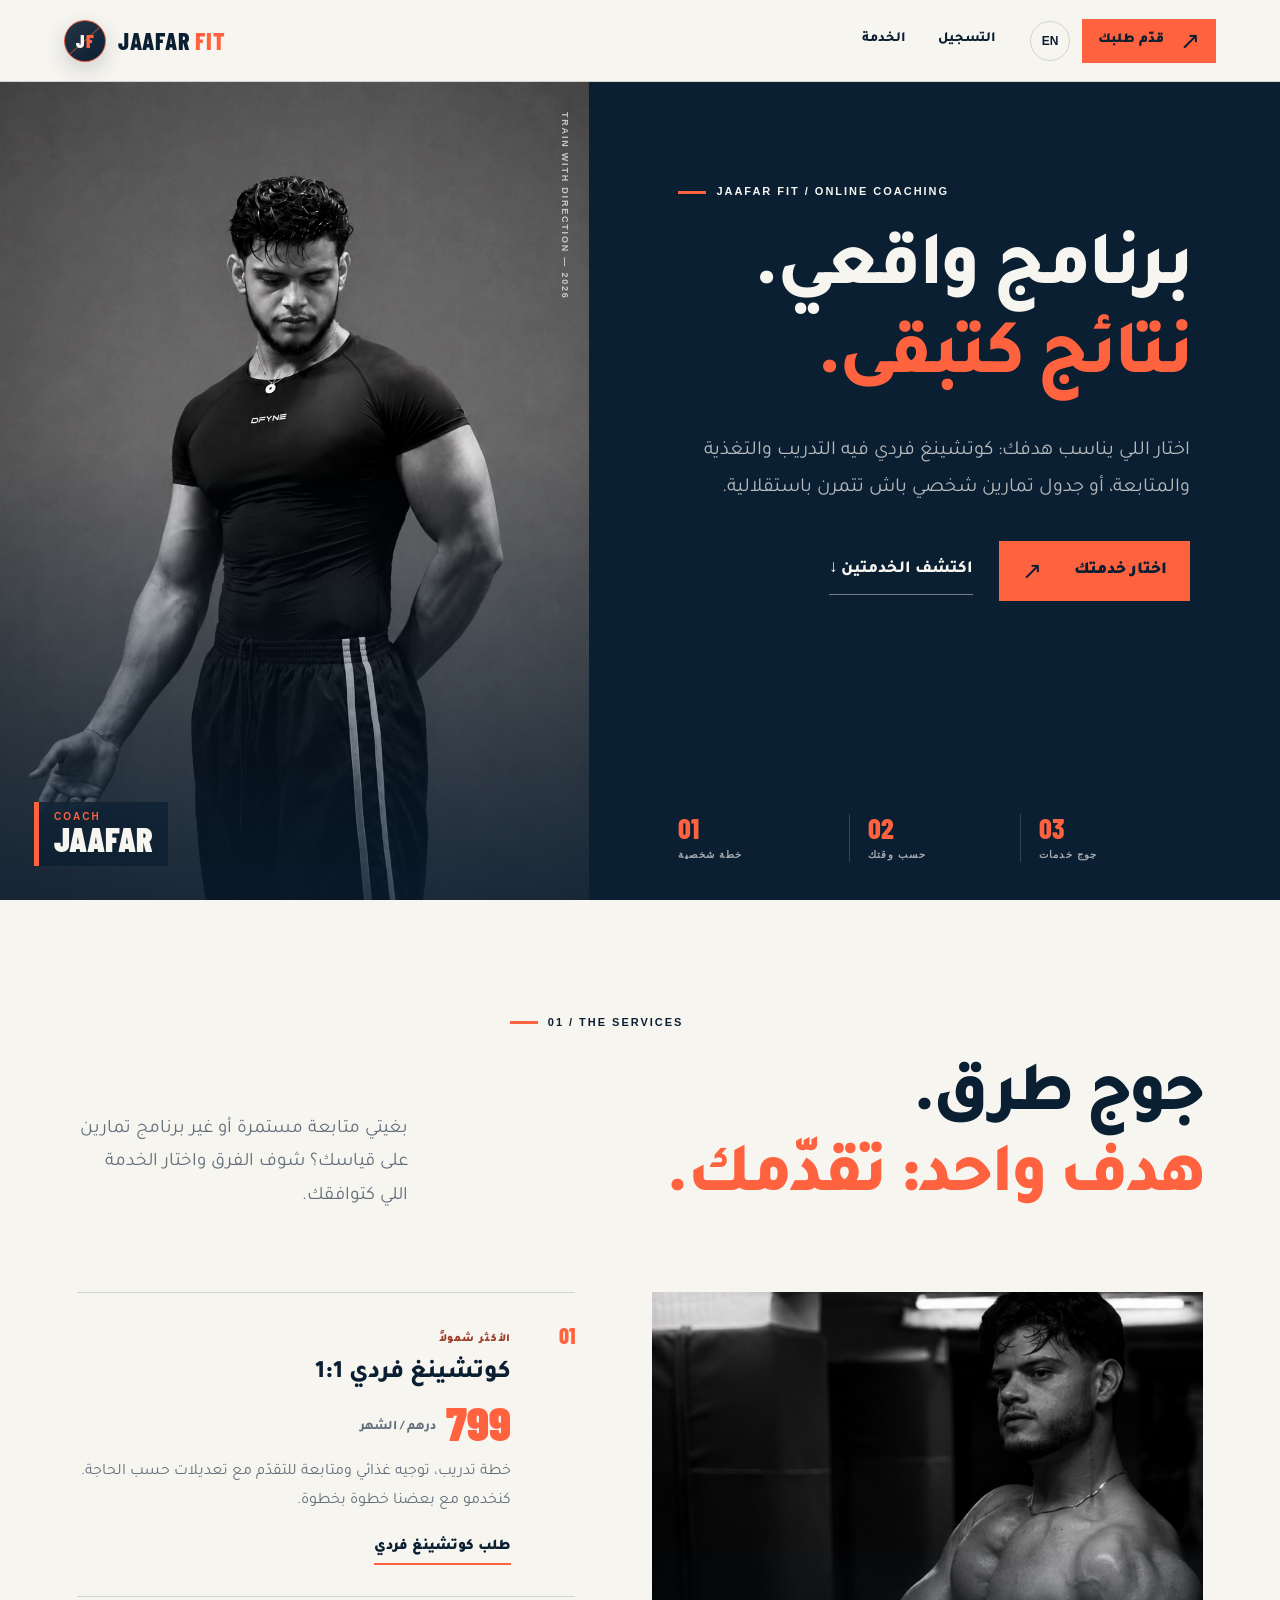
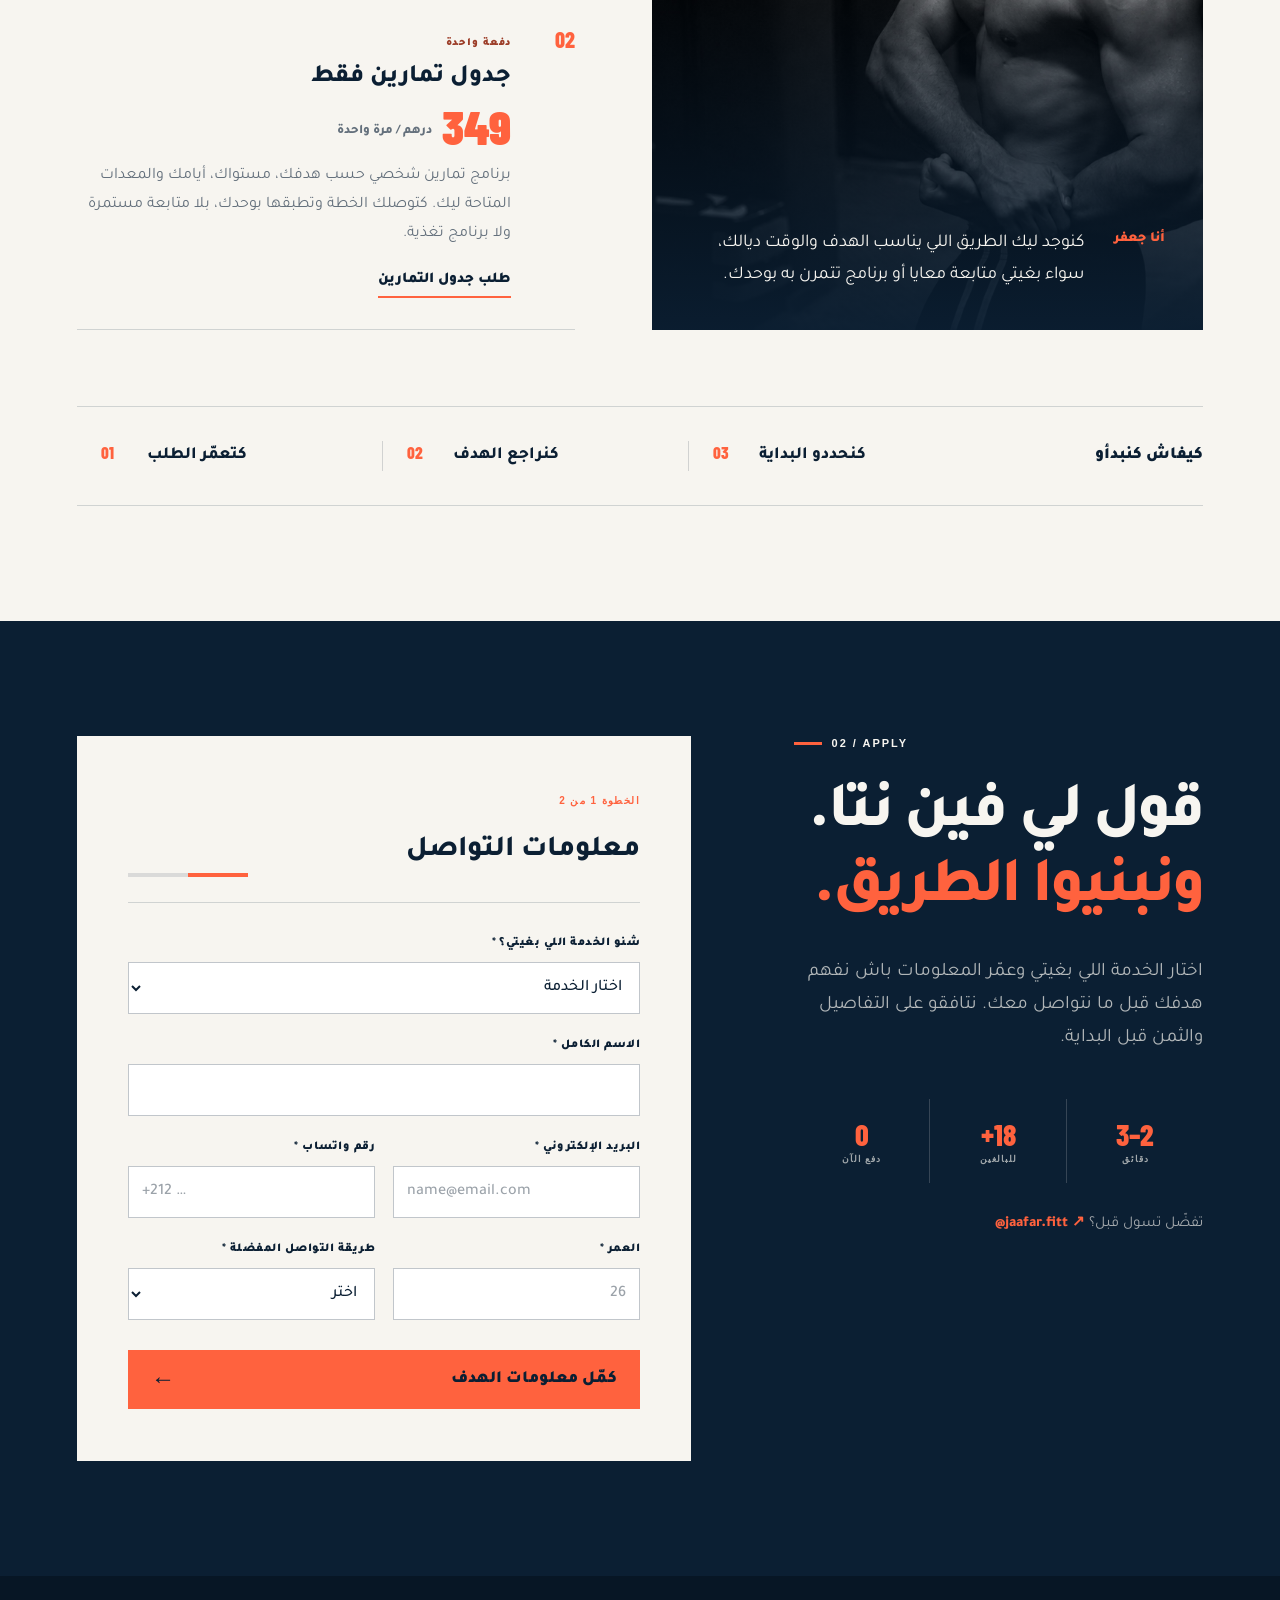
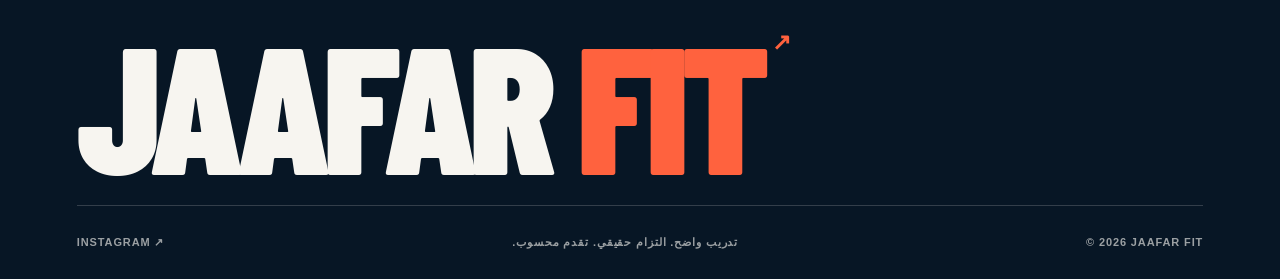
==== commit 18b5ccdb: "Publish new Jaafar Fit site on GitHub Pages" ====
--- a/index.html
+++ b/index.html
@@ -5,9 +5,9 @@
   <meta name="viewport" content="width=device-width,initial-scale=1,viewport-fit=cover">
   <title>Jaafar Fit</title>
   <meta name="description" content="كوتشينغ أونلاين شخصي مع جعفر: تدريب، تغذية، ومتابعة مبنية على هدفك وروتينك.">
-  <meta name="theme-color" content="#0b1f33">
-  <meta name="robots" content="index,follow">
-  <link rel="icon" type="image/svg+xml" href="data:image/svg+xml,%3Csvg xmlns='http://www.w3.org/2000/svg' viewBox='0 0 64 64'%3E%3Ccircle cx='32' cy='32' r='29' fill='%230b1f33' stroke='%23ff623e' stroke-width='3'/%3E%3Ctext x='32' y='40' text-anchor='middle' font-family='Arial' font-size='23' font-weight='900' fill='%23f7f5f0'%3EJF%3C/text%3E%3C/svg%3E">
+  <meta name="theme-color" content="#071a2a">
+  <meta name="robots" content="noindex,nofollow">
+  <link rel="icon" type="image/svg+xml" href="data:image/svg+xml,%3Csvg xmlns='http://www.w3.org/2000/svg' viewBox='0 0 64 64'%3E%3Ccircle cx='32' cy='32' r='29' fill='%23071a2a' stroke='%23d9b96e' stroke-width='3'/%3E%3Ctext x='32' y='40' text-anchor='middle' font-family='Arial' font-size='23' font-weight='900' fill='%23f7f3e9'%3EJF%3C/text%3E%3C/svg%3E">
   <link rel="preconnect" href="https://fonts.googleapis.com">
   <link rel="preconnect" href="https://fonts.gstatic.com" crossorigin>
   <link href="https://fonts.googleapis.com/css2?family=Barlow+Condensed:wght@600;700;800;900&family=Tajawal:wght@400;500;700;800;900&display=swap" rel="stylesheet">
@@ -70,13 +70,13 @@
         </figure>
 
         <div class="service-stack">
-          <article class="service-option">
+          <article class="service-option featured-service">
             <b>01</b>
-            <div><h3 data-ar="كوتشينغ فردي 1:1" data-en="ONE-TO-ONE COACHING">كوتشينغ فردي 1:1</h3><span class="service-label" data-ar="الأكثر شمولاً" data-en="MOST COMPLETE">الأكثر شمولاً</span><div class="service-price"><strong>799</strong><span data-ar="درهم / الشهر" data-en="MAD / MONTH">درهم / الشهر</span></div><p data-ar="خطة تدريب، توجيه غذائي ومتابعة للتقدّم مع تعديلات حسب الحاجة. كنخدمو مع بعضنا خطوة بخطوة." data-en="Training, practical nutrition guidance and progress check-ins, with adjustments when needed. We work together step by step.">خطة تدريب، توجيه غذائي ومتابعة للتقدّم مع تعديلات حسب الحاجة. كنخدمو مع بعضنا خطوة بخطوة.</p><a href="#apply" data-service="one_to_one" data-ar="طلب كوتشينغ فردي ↗" data-en="APPLY FOR COACHING ↗">طلب كوتشينغ فردي ↗</a></div>
+            <div><span class="service-label" data-ar="الأكثر شمولاً" data-en="MOST COMPLETE">الأكثر شمولاً</span><h3 data-ar="كوتشينغ فردي 1:1" data-en="ONE-TO-ONE COACHING">كوتشينغ فردي 1:1</h3><div class="service-price"><strong>799</strong><span data-ar="درهم / الشهر" data-en="MAD / MONTH">درهم / الشهر</span></div><p data-ar="خطة تدريب، توجيه غذائي ومتابعة للتقدّم مع تعديلات حسب الحاجة. كنخدمو مع بعضنا خطوة بخطوة." data-en="Training, practical nutrition guidance and progress check-ins, with adjustments when needed. We work together step by step.">خطة تدريب، توجيه غذائي ومتابعة للتقدّم مع تعديلات حسب الحاجة. كنخدمو مع بعضنا خطوة بخطوة.</p><a href="#apply" data-service="one_to_one" data-ar="طلب كوتشينغ فردي" data-en="APPLY FOR COACHING">طلب كوتشينغ فردي</a></div>
           </article>
           <article class="service-option">
             <b>02</b>
-            <div><h3 data-ar="جدول تمارين فقط" data-en="WORKOUT PLAN ONLY">جدول تمارين فقط</h3><span class="service-label" data-ar="دفعة واحدة" data-en="ONE-TIME PAYMENT">دفعة واحدة</span><div class="service-price"><strong>349</strong><span data-ar="درهم / مرة واحدة" data-en="MAD / ONE TIME">درهم / مرة واحدة</span></div><p data-ar="برنامج تمارين شخصي حسب هدفك، مستواك، أيامك والمعدات المتاحة ليك. كتوصلك الخطة وتطبقها بوحدك، بلا متابعة مستمرة ولا برنامج تغذية." data-en="A personal workout plan based on your goal, experience, schedule and equipment. Follow it independently, without ongoing check-ins or a nutrition plan.">برنامج تمارين شخصي حسب هدفك، مستواك، أيامك والمعدات المتاحة ليك. كتوصلك الخطة وتطبقها بوحدك، بلا متابعة مستمرة ولا برنامج تغذية.</p><a href="#apply" data-service="workout_plan" data-ar="طلب جدول التمارين ↗" data-en="REQUEST A WORKOUT PLAN ↗">طلب جدول التمارين ↗</a></div>
+            <div><span class="service-label" data-ar="دفعة واحدة" data-en="ONE-TIME PAYMENT">دفعة واحدة</span><h3 data-ar="جدول تمارين فقط" data-en="WORKOUT PLAN ONLY">جدول تمارين فقط</h3><div class="service-price"><strong>349</strong><span data-ar="درهم / مرة واحدة" data-en="MAD / ONE TIME">درهم / مرة واحدة</span></div><p data-ar="برنامج تمارين شخصي حسب هدفك، مستواك، أيامك والمعدات المتاحة ليك. كتوصلك الخطة وتطبقها بوحدك، بلا متابعة مستمرة ولا برنامج تغذية." data-en="A personal workout plan based on your goal, experience, schedule and equipment. Follow it independently, without ongoing check-ins or a nutrition plan.">برنامج تمارين شخصي حسب هدفك، مستواك، أيامك والمعدات المتاحة ليك. كتوصلك الخطة وتطبقها بوحدك، بلا متابعة مستمرة ولا برنامج تغذية.</p><a href="#apply" data-service="workout_plan" data-ar="طلب جدول التمارين" data-en="REQUEST A WORKOUT PLAN">طلب جدول التمارين</a></div>
           </article>
         </div>
       </div>
--- a/style.css
+++ b/style.css
@@ -28,8 +28,11 @@
 
 .site-header{height:82px;padding:0 clamp(20px,5vw,76px);display:flex;align-items:center;gap:34px;background:rgba(247,245,240,.94);backdrop-filter:blur(16px);border-bottom:1px solid var(--line);position:sticky;top:0;z-index:100;direction:ltr}
 .logo{display:flex;align-items:center;gap:12px;font:800 24px/1 'Barlow Condensed',Arial,sans-serif;letter-spacing:.03em;white-space:nowrap}
-.logo b{display:grid;place-items:center;width:40px;height:40px;background:var(--navy);color:var(--orange);font-size:22px;transform:skew(-7deg)}
-.logo i{color:var(--orange)}
+.logo-mark{position:relative;display:flex;align-items:center;justify-content:center;gap:1px;width:42px;height:42px;border:1px solid rgba(255,98,62,.85);border-radius:50%;background:linear-gradient(145deg,#243545,var(--navy));box-shadow:0 8px 22px rgba(11,31,51,.18);font:900 18px/1 'Barlow Condensed',Arial,sans-serif;overflow:hidden}
+.logo-mark:after{content:"";position:absolute;width:54px;height:1px;background:rgba(255,98,62,.52);transform:rotate(-42deg)}
+.logo-mark span,.logo-mark i{position:relative;z-index:1;color:var(--white)}
+.logo-mark i,.logo-word i{color:var(--orange);font-style:normal}
+.logo-word{display:inline-flex;gap:5px}
 nav{display:flex;gap:32px;margin-left:auto;font-size:14px;font-weight:800}
 nav a{padding:8px 0;border-bottom:2px solid transparent}
 nav a:hover{border-color:var(--orange)}
@@ -79,6 +82,10 @@
 .service-stack article{display:grid;grid-template-columns:46px 1fr;gap:18px;padding:31px 0;border-bottom:1px solid var(--line)}
 .service-stack article>b{font:800 22px/1 'Barlow Condensed',sans-serif;color:var(--orange)}
 .service-stack h3{font-size:25px;line-height:1.35;margin-bottom:10px}
+.service-label{display:inline-block;margin-bottom:8px;color:#9c3d28;font-size:11px;font-weight:900;letter-spacing:.08em}
+.service-price{display:flex;align-items:flex-end;gap:10px;margin:2px 0 14px;color:var(--navy)}
+.service-price strong{font:900 48px/.9 'Barlow Condensed',Arial,sans-serif;color:var(--orange)}
+.service-price span{font-size:13px;font-weight:800;color:var(--muted);padding-bottom:4px}
 .service-stack p{font-size:16px;line-height:1.8;color:var(--muted)}
 .service-option a{display:inline-block;margin-top:18px;font-size:15px;font-weight:900;color:var(--navy);border-bottom:2px solid var(--orange);padding-bottom:3px}
 .service-option a:hover{color:var(--orange)}
@@ -165,7 +172,7 @@
 }
 
 @media(max-width:780px){
-  html{scroll-padding-top:72px}.site-header{height:72px;padding:0 18px;gap:12px}.logo{font-size:21px}.logo b{width:35px;height:35px;font-size:19px}.site-header nav{display:none}.header-actions{margin-left:auto}.button-small{min-height:39px;padding:7px 12px;font-size:12px}.button-small>span:last-child{display:none}#language{width:38px;height:38px}
+  html{scroll-padding-top:72px}.site-header{height:72px;padding:0 18px;gap:12px}.logo{font-size:21px}.logo-mark{width:36px;height:36px;font-size:16px}.site-header nav{display:none}.header-actions{margin-left:auto}.button-small{min-height:39px;padding:7px 12px;font-size:12px}.button-small>span:last-child{display:none}#language{width:38px;height:38px}
   .hero{grid-template-columns:1fr;min-height:0}.hero-copy{padding:56px 22px 30px;min-height:590px}.hero h1{font-size:clamp(46px,13vw,69px)}.hero-intro{font-size:18px}.hero-actions{align-items:stretch;flex-direction:column}.hero-actions .button{width:100%}.hero-actions .text-link{align-self:flex-start}.trust-row{padding-top:45px}.trust-row>span{padding:0 10px}.trust-row b{font-size:23px}.trust-row small{font-size:8px}.hero-media{min-height:0;aspect-ratio:4/5}.hero-media>img{object-position:center 20%}.hero-badge{left:22px;bottom:22px}.vertical-copy{right:12px;top:20px}
   .section{padding:72px 22px}.section-heading{grid-template-columns:1fr;gap:25px;margin-bottom:40px}.section-heading h2{font-size:46px}.section-heading>p{font-size:17px}.coaching-grid{gap:28px}.coach-card{min-height:0;aspect-ratio:4/5}.coach-card img{object-position:58% center}.coach-card figcaption{padding:25px;grid-template-columns:1fr;gap:10px}.coach-card figcaption p{font-size:16px}.service-stack{grid-template-columns:1fr}.service-stack article{display:grid;grid-template-columns:38px 1fr;padding:25px 0}.service-stack article>b{margin:0}.service-stack h3{font-size:22px}.process{grid-template-columns:1fr;margin-top:48px}.process ol{grid-template-columns:1fr}.process li{border:0;border-top:1px solid var(--line);padding:17px 0}.process li:first-child{border-top:1px solid var(--line)}
   .application{grid-template-columns:1fr;gap:42px}.application h2{font-size:45px}.application-copy>p:not(.eyebrow,.contact-note){font-size:17px}.application-facts{margin-top:32px}#coaching-form{margin-inline:-8px;padding:26px 18px}.form-top{align-items:center}.form-top h3{font-size:24px}.progress{width:76px}.form-grid{grid-template-columns:1fr}.full{grid-column:auto}.form-buttons{grid-template-columns:82px 1fr}.button{gap:18px;font-size:15px;padding-inline:18px}
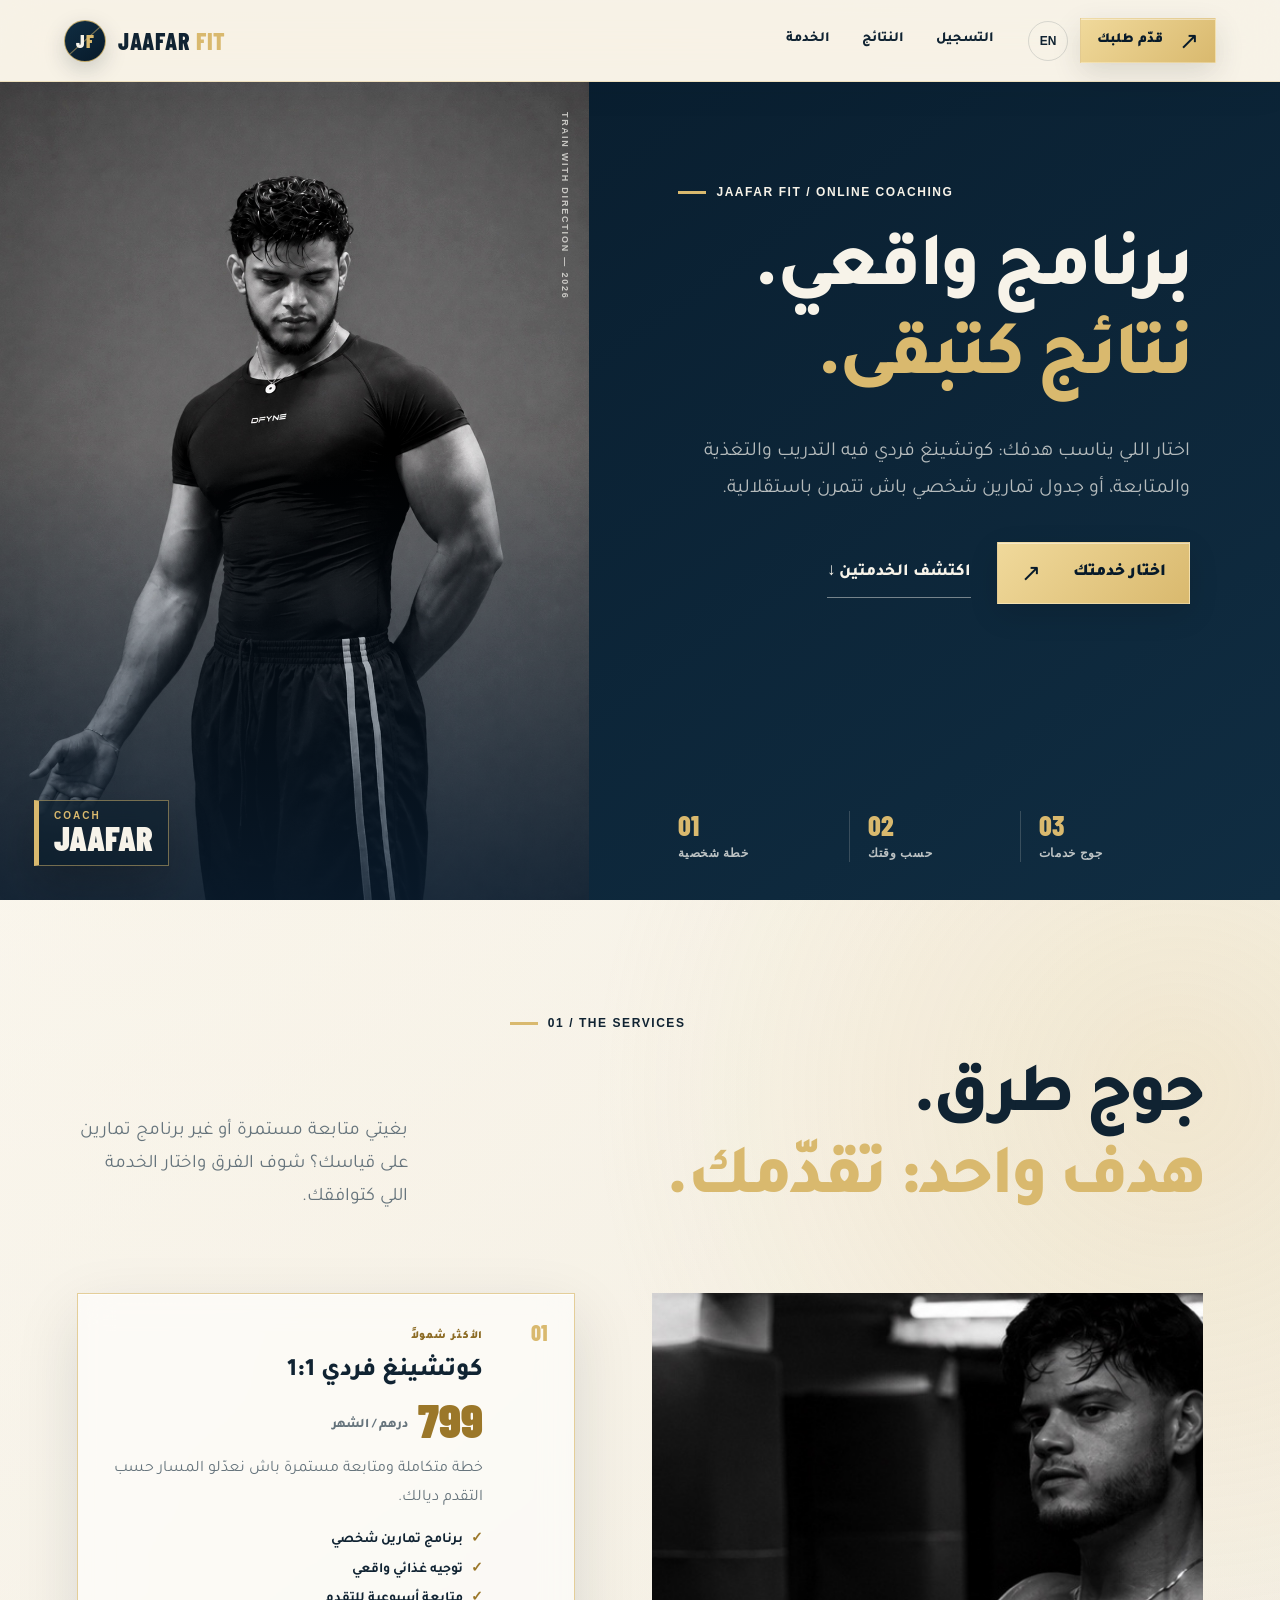
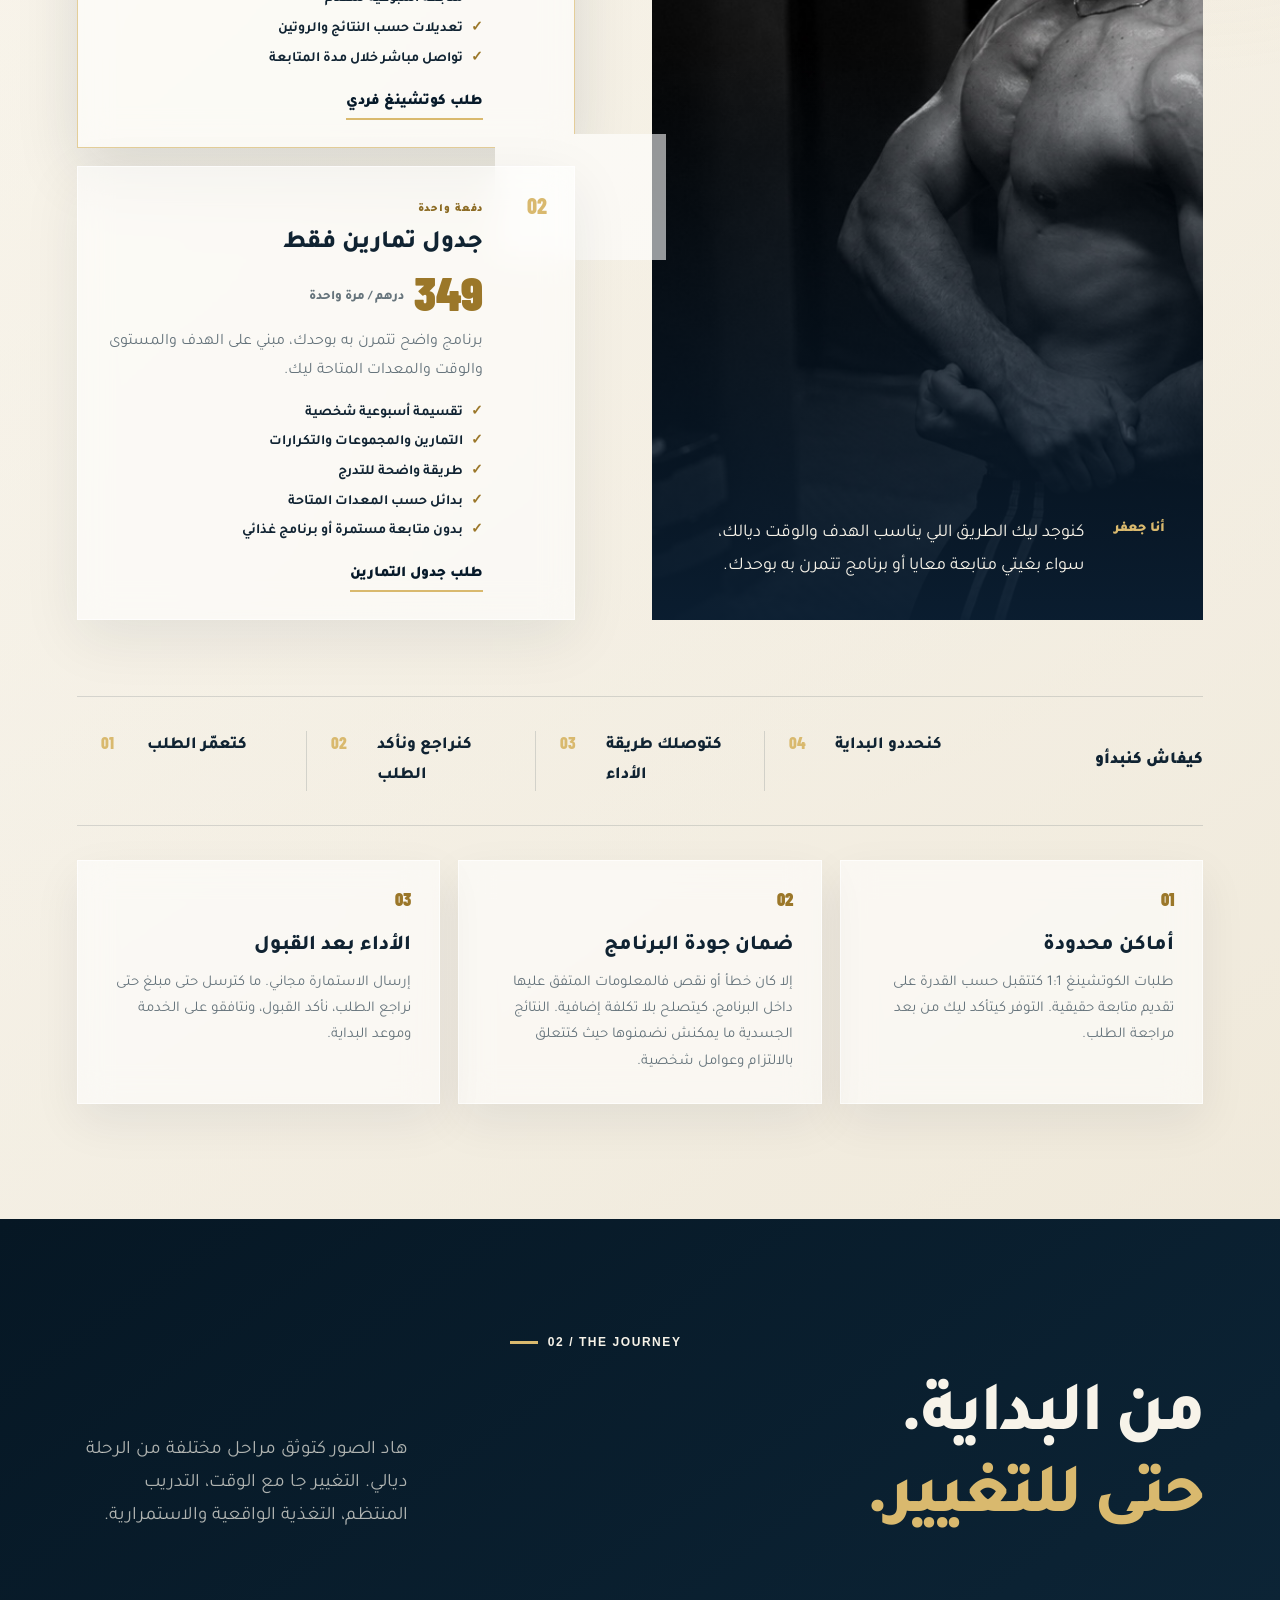
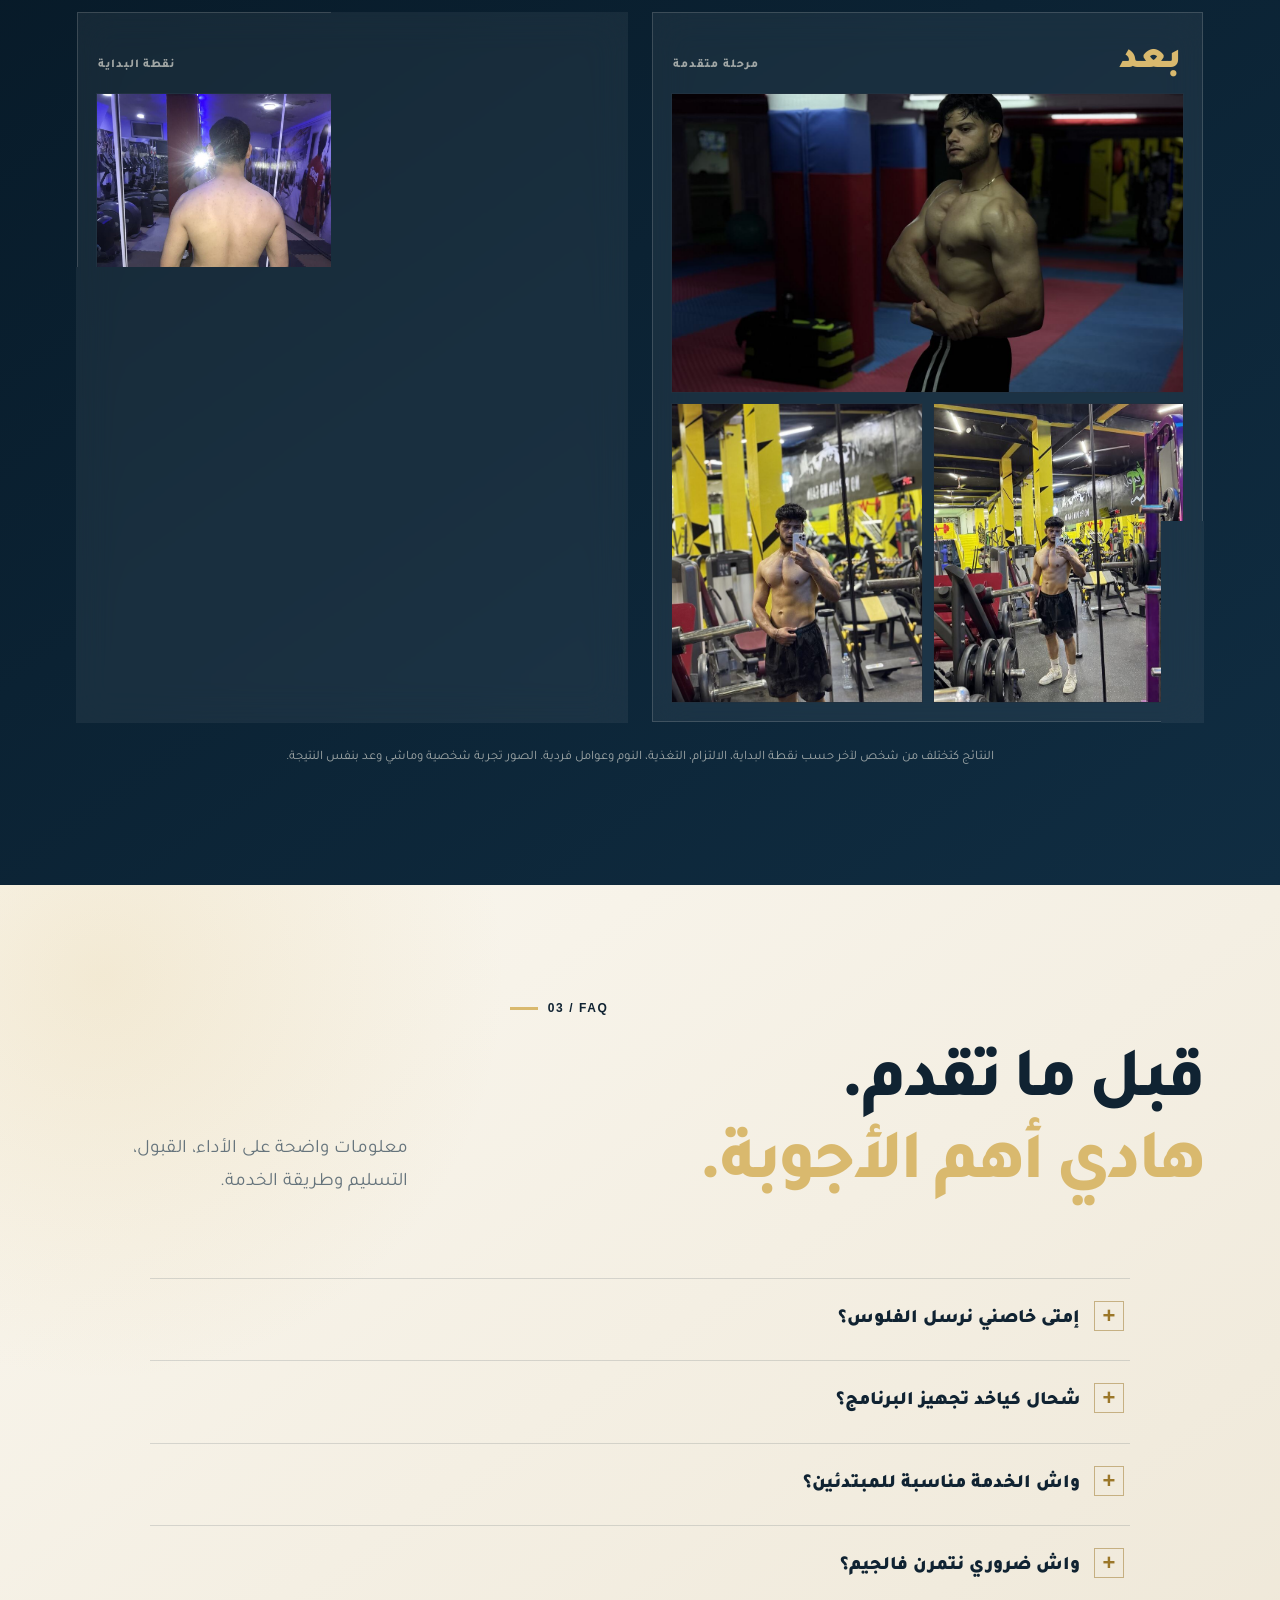
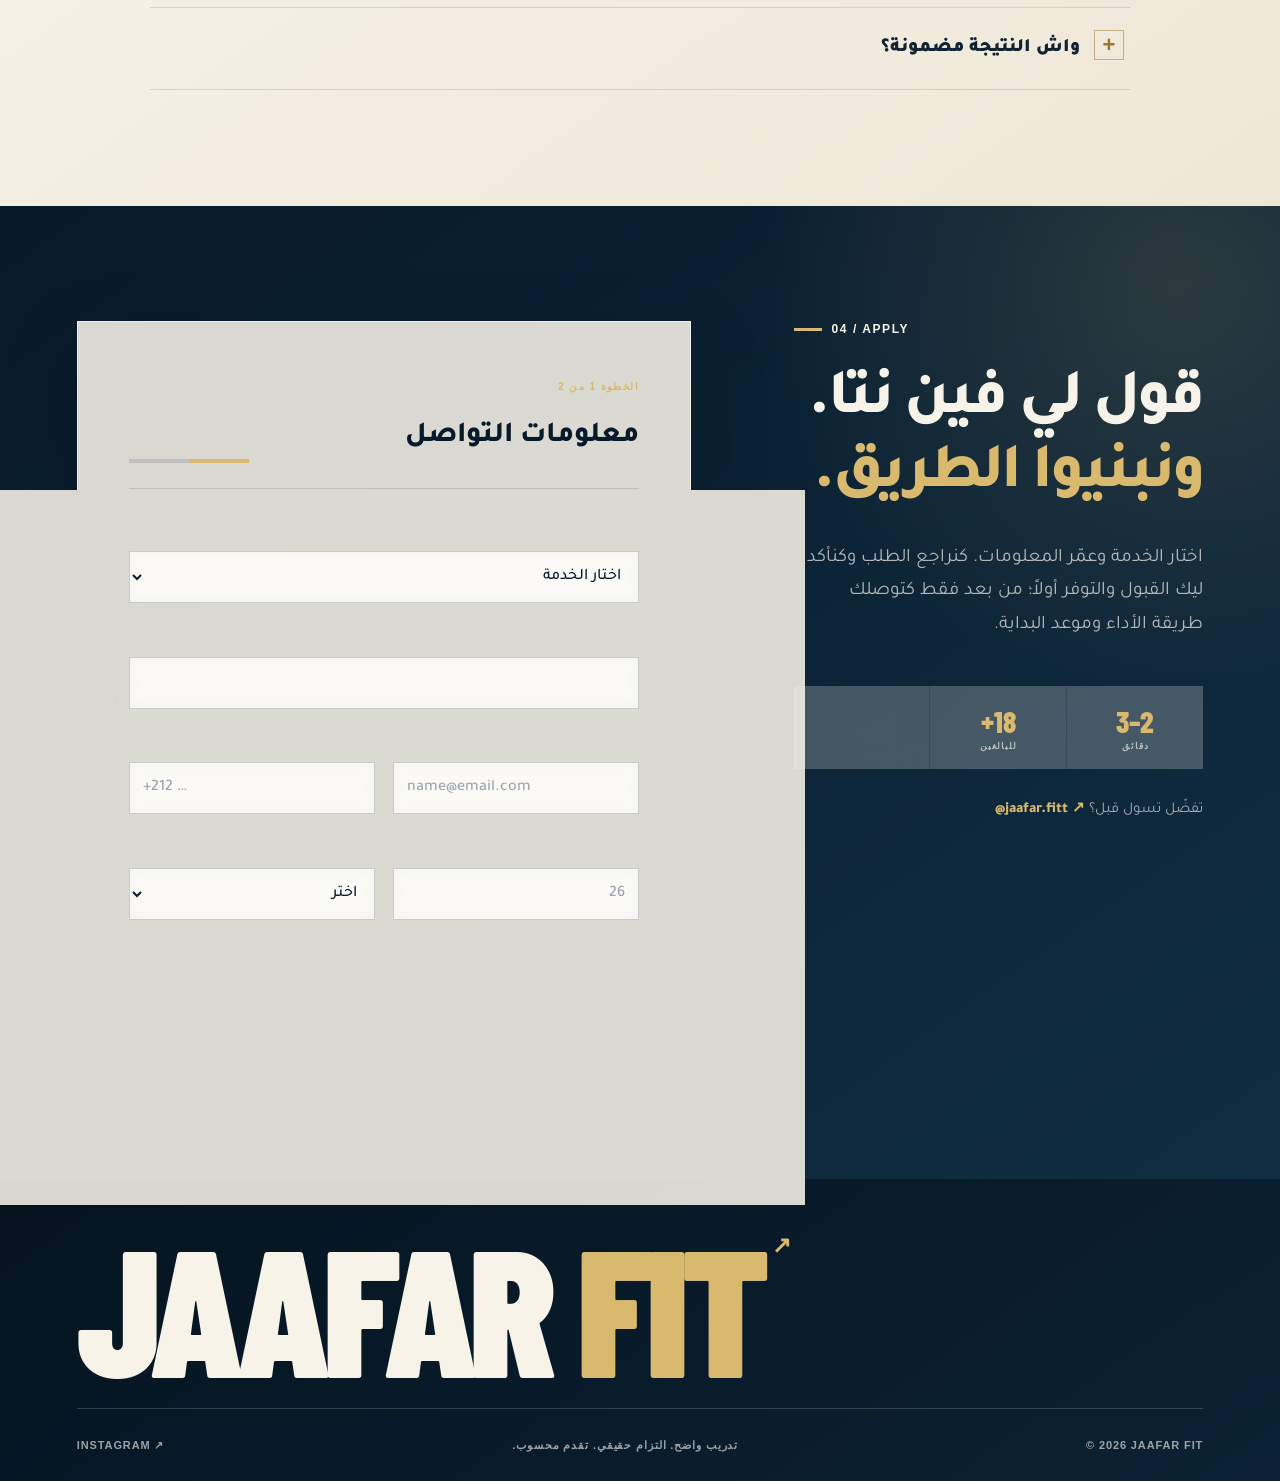
==== commit 4ba0be64: "Add transformation story, service details, process and FAQ" ====
--- a/index.html
+++ b/index.html
@@ -6,7 +6,7 @@
   <title>Jaafar Fit</title>
   <meta name="description" content="كوتشينغ أونلاين شخصي مع جعفر: تدريب، تغذية، ومتابعة مبنية على هدفك وروتينك.">
   <meta name="theme-color" content="#071a2a">
-  <meta name="robots" content="noindex,nofollow">
+  <meta name="robots" content="index,follow">
   <link rel="icon" type="image/svg+xml" href="data:image/svg+xml,%3Csvg xmlns='http://www.w3.org/2000/svg' viewBox='0 0 64 64'%3E%3Ccircle cx='32' cy='32' r='29' fill='%23071a2a' stroke='%23d9b96e' stroke-width='3'/%3E%3Ctext x='32' y='40' text-anchor='middle' font-family='Arial' font-size='23' font-weight='900' fill='%23f7f3e9'%3EJF%3C/text%3E%3C/svg%3E">
   <link rel="preconnect" href="https://fonts.googleapis.com">
   <link rel="preconnect" href="https://fonts.gstatic.com" crossorigin>
@@ -20,6 +20,7 @@
     <a class="logo" href="#top" aria-label="Jaafar Fit" dir="ltr"><span class="logo-mark" aria-hidden="true"><span>J</span><i>F</i></span><span class="logo-word">JAAFAR <i>FIT</i></span></a>
     <nav aria-label="Primary navigation">
       <a href="#coaching" data-ar="الخدمة" data-en="Coaching">الخدمة</a>
+      <a href="#results" data-ar="النتائج" data-en="Results">النتائج</a>
       <a href="#apply" data-ar="التسجيل" data-en="Apply">التسجيل</a>
     </nav>
     <div class="header-actions">
@@ -72,11 +73,11 @@
         <div class="service-stack">
           <article class="service-option featured-service">
             <b>01</b>
-            <div><span class="service-label" data-ar="الأكثر شمولاً" data-en="MOST COMPLETE">الأكثر شمولاً</span><h3 data-ar="كوتشينغ فردي 1:1" data-en="ONE-TO-ONE COACHING">كوتشينغ فردي 1:1</h3><div class="service-price"><strong>799</strong><span data-ar="درهم / الشهر" data-en="MAD / MONTH">درهم / الشهر</span></div><p data-ar="خطة تدريب، توجيه غذائي ومتابعة للتقدّم مع تعديلات حسب الحاجة. كنخدمو مع بعضنا خطوة بخطوة." data-en="Training, practical nutrition guidance and progress check-ins, with adjustments when needed. We work together step by step.">خطة تدريب، توجيه غذائي ومتابعة للتقدّم مع تعديلات حسب الحاجة. كنخدمو مع بعضنا خطوة بخطوة.</p><a href="#apply" data-service="one_to_one" data-ar="طلب كوتشينغ فردي" data-en="APPLY FOR COACHING">طلب كوتشينغ فردي</a></div>
+            <div><span class="service-label" data-ar="الأكثر شمولاً" data-en="MOST COMPLETE">الأكثر شمولاً</span><h3 data-ar="كوتشينغ فردي 1:1" data-en="ONE-TO-ONE COACHING">كوتشينغ فردي 1:1</h3><div class="service-price"><strong>799</strong><span data-ar="درهم / الشهر" data-en="MAD / MONTH">درهم / الشهر</span></div><p data-ar="خطة متكاملة ومتابعة مستمرة باش نعدّلو المسار حسب التقدم ديالك." data-en="A complete plan with ongoing support and adjustments based on your progress.">خطة متكاملة ومتابعة مستمرة باش نعدّلو المسار حسب التقدم ديالك.</p><ul class="service-includes"><li data-ar="برنامج تمارين شخصي" data-en="Personal training program">برنامج تمارين شخصي</li><li data-ar="توجيه غذائي واقعي" data-en="Practical nutrition guidance">توجيه غذائي واقعي</li><li data-ar="متابعة أسبوعية للتقدم" data-en="Weekly progress check-in">متابعة أسبوعية للتقدم</li><li data-ar="تعديلات حسب النتائج والروتين" data-en="Adjustments based on results and routine">تعديلات حسب النتائج والروتين</li><li data-ar="تواصل مباشر خلال مدة المتابعة" data-en="Direct support during the coaching period">تواصل مباشر خلال مدة المتابعة</li></ul><a href="#apply" data-service="one_to_one" data-ar="طلب كوتشينغ فردي" data-en="APPLY FOR COACHING">طلب كوتشينغ فردي</a></div>
           </article>
           <article class="service-option">
             <b>02</b>
-            <div><span class="service-label" data-ar="دفعة واحدة" data-en="ONE-TIME PAYMENT">دفعة واحدة</span><h3 data-ar="جدول تمارين فقط" data-en="WORKOUT PLAN ONLY">جدول تمارين فقط</h3><div class="service-price"><strong>349</strong><span data-ar="درهم / مرة واحدة" data-en="MAD / ONE TIME">درهم / مرة واحدة</span></div><p data-ar="برنامج تمارين شخصي حسب هدفك، مستواك، أيامك والمعدات المتاحة ليك. كتوصلك الخطة وتطبقها بوحدك، بلا متابعة مستمرة ولا برنامج تغذية." data-en="A personal workout plan based on your goal, experience, schedule and equipment. Follow it independently, without ongoing check-ins or a nutrition plan.">برنامج تمارين شخصي حسب هدفك، مستواك، أيامك والمعدات المتاحة ليك. كتوصلك الخطة وتطبقها بوحدك، بلا متابعة مستمرة ولا برنامج تغذية.</p><a href="#apply" data-service="workout_plan" data-ar="طلب جدول التمارين" data-en="REQUEST A WORKOUT PLAN">طلب جدول التمارين</a></div>
+            <div><span class="service-label" data-ar="دفعة واحدة" data-en="ONE-TIME PAYMENT">دفعة واحدة</span><h3 data-ar="جدول تمارين فقط" data-en="WORKOUT PLAN ONLY">جدول تمارين فقط</h3><div class="service-price"><strong>349</strong><span data-ar="درهم / مرة واحدة" data-en="MAD / ONE TIME">درهم / مرة واحدة</span></div><p data-ar="برنامج واضح تتمرن به بوحدك، مبني على الهدف والمستوى والوقت والمعدات المتاحة ليك." data-en="A clear self-guided program built around your goal, level, schedule and available equipment.">برنامج واضح تتمرن به بوحدك، مبني على الهدف والمستوى والوقت والمعدات المتاحة ليك.</p><ul class="service-includes"><li data-ar="تقسيمة أسبوعية شخصية" data-en="Personal weekly split">تقسيمة أسبوعية شخصية</li><li data-ar="التمارين والمجموعات والتكرارات" data-en="Exercises, sets and repetitions">التمارين والمجموعات والتكرارات</li><li data-ar="طريقة واضحة للتدرج" data-en="Clear progression method">طريقة واضحة للتدرج</li><li data-ar="بدائل حسب المعدات المتاحة" data-en="Alternatives for available equipment">بدائل حسب المعدات المتاحة</li><li data-ar="بدون متابعة مستمرة أو برنامج غذائي" data-en="No ongoing check-ins or nutrition plan">بدون متابعة مستمرة أو برنامج غذائي</li></ul><a href="#apply" data-service="workout_plan" data-ar="طلب جدول التمارين" data-en="REQUEST A WORKOUT PLAN">طلب جدول التمارين</a></div>
           </article>
         </div>
       </div>
@@ -85,21 +86,54 @@
         <p class="process-title" data-ar="كيفاش كنبدأو" data-en="HOW IT WORKS">كيفاش كنبدأو</p>
         <ol>
           <li><b>01</b><span data-ar="كتعمّر الطلب" data-en="APPLY"><small data-ar="دقائق قليلة" data-en="A FEW MINUTES">دقائق قليلة</small>كتعمّر الطلب</span></li>
-          <li><b>02</b><span data-ar="كنراجع الهدف" data-en="REVIEW"><small data-ar="نتأكدو من التوافق" data-en="CHECK THE FIT">نتأكدو من التوافق</small>كنراجع الهدف</span></li>
-          <li><b>03</b><span data-ar="كنحددو البداية" data-en="START"><small data-ar="حسب الخدمة اللي اخترتي" data-en="YOUR CHOSEN SERVICE">حسب الخدمة اللي اخترتي</small>كنحددو البداية</span></li>
+          <li><b>02</b><span data-ar="كنراجع ونأكد الطلب" data-en="REVIEW & CONFIRM"><small data-ar="نتأكدو من التوافق والمكان" data-en="CHECK THE FIT & SPACE">نتأكدو من التوافق والمكان</small>كنراجع ونأكد الطلب</span></li>
+          <li><b>03</b><span data-ar="كتوصلك طريقة الأداء" data-en="PAY AFTER APPROVAL"><small data-ar="ما كترسل والو قبل التأكيد" data-en="NOTHING BEFORE CONFIRMATION">ما كترسل والو قبل التأكيد</small>كتوصلك طريقة الأداء</span></li>
+          <li><b>04</b><span data-ar="كنحددو البداية" data-en="START"><small data-ar="المدة والتسليم كيتأكدو معاك" data-en="TIMELINE CONFIRMED WITH YOU">المدة والتسليم كيتأكدو معاك</small>كنحددو البداية</span></li>
         </ol>
+      </div>
+
+      <div class="trust-cards">
+        <article><span>01</span><h3 data-ar="أماكن محدودة" data-en="LIMITED PLACES">أماكن محدودة</h3><p data-ar="طلبات الكوتشينغ 1:1 كتتقبل حسب القدرة على تقديم متابعة حقيقية. التوفر كيتأكد ليك من بعد مراجعة الطلب." data-en="One-to-one applications are accepted only when proper support can be provided. Availability is confirmed after review.">طلبات الكوتشينغ 1:1 كتتقبل حسب القدرة على تقديم متابعة حقيقية. التوفر كيتأكد ليك من بعد مراجعة الطلب.</p></article>
+        <article><span>02</span><h3 data-ar="ضمان جودة البرنامج" data-en="PROGRAM QUALITY GUARANTEE">ضمان جودة البرنامج</h3><p data-ar="إلا كان خطأ أو نقص فالمعلومات المتفق عليها داخل البرنامج، كيتصلح بلا تكلفة إضافية. النتائج الجسدية ما يمكنش نضمنوها حيث كتتعلق بالالتزام وعوامل شخصية." data-en="If the program contains an error or misses agreed details, it will be corrected at no extra cost. Physical results cannot be guaranteed because they depend on consistency and personal factors.">إلا كان خطأ أو نقص فالمعلومات المتفق عليها داخل البرنامج، كيتصلح بلا تكلفة إضافية. النتائج الجسدية ما يمكنش نضمنوها حيث كتتعلق بالالتزام وعوامل شخصية.</p></article>
+        <article><span>03</span><h3 data-ar="الأداء بعد القبول" data-en="PAYMENT AFTER APPROVAL">الأداء بعد القبول</h3><p data-ar="إرسال الاستمارة مجاني. ما كترسل حتى مبلغ حتى نراجع الطلب، نأكد القبول، ونتافقو على الخدمة وموعد البداية." data-en="Submitting the form is free. You pay only after your application is reviewed, accepted, and the service and start date are confirmed.">إرسال الاستمارة مجاني. ما كترسل حتى مبلغ حتى نراجع الطلب، نأكد القبول، ونتافقو على الخدمة وموعد البداية.</p></article>
+      </div>
+    </section>
+
+    <section class="results section" id="results">
+      <div class="section-heading">
+        <div><p class="eyebrow"><span></span> 02 / THE JOURNEY</p><h2 data-ar="من البداية.<br><em>حتى للتغيير.</em>" data-en="FROM THE START.<br><em>TO THE CHANGE.</em>">من البداية.<br><em>حتى للتغيير.</em></h2></div>
+        <p data-ar="هاد الصور كتوثق مراحل مختلفة من الرحلة ديالي. التغيير جا مع الوقت، التدريب المنتظم، التغذية الواقعية والاستمرارية." data-en="These photos document different stages of my own journey. The change came through time, consistent training, practical nutrition and patience.">هاد الصور كتوثق مراحل مختلفة من الرحلة ديالي. التغيير جا مع الوقت، التدريب المنتظم، التغذية الواقعية والاستمرارية.</p>
+      </div>
+      <div class="transformation">
+        <div class="result-group before-group"><div class="result-title"><span data-ar="قبل" data-en="BEFORE">قبل</span><small data-ar="نقطة البداية" data-en="THE START">نقطة البداية</small></div><div class="result-grid"><img src="./result-before-1.jpg" alt="صورة من بداية رحلة جعفر الرياضية من الخلف" data-alt-ar="صورة من بداية رحلة جعفر الرياضية من الخلف" data-alt-en="Back view from the start of Jaafar's fitness journey" loading="lazy"><img src="./result-before-2.jpg" alt="صورة ثانية من بداية رحلة جعفر الرياضية من الخلف" data-alt-ar="صورة ثانية من بداية رحلة جعفر الرياضية من الخلف" data-alt-en="Second back view from the start of Jaafar's fitness journey" loading="lazy"><img src="./result-before-3.jpg" alt="صورة من بداية رحلة جعفر الرياضية من الأمام" data-alt-ar="صورة من بداية رحلة جعفر الرياضية من الأمام" data-alt-en="Front view from the start of Jaafar's fitness journey" loading="lazy"><img src="./result-before-4.jpg" alt="صورة جانبية من بداية رحلة جعفر الرياضية" data-alt-ar="صورة جانبية من بداية رحلة جعفر الرياضية" data-alt-en="Side view from the start of Jaafar's fitness journey" loading="lazy"></div></div>
+        <div class="result-group after-group"><div class="result-title"><span data-ar="بعد" data-en="AFTER">بعد</span><small data-ar="مرحلة متقدمة" data-en="A LATER STAGE">مرحلة متقدمة</small></div><div class="result-grid"><img class="wide" src="./result-after-1.jpg" alt="جعفر في مرحلة متقدمة من رحلته الرياضية" data-alt-ar="جعفر في مرحلة متقدمة من رحلته الرياضية" data-alt-en="Jaafar at a later stage of his fitness journey" loading="lazy"><img src="./result-after-2.jpg" alt="تطور جعفر البدني داخل القاعة الرياضية" data-alt-ar="تطور جعفر البدني داخل القاعة الرياضية" data-alt-en="Jaafar's physique progress in the gym" loading="lazy"><img src="./result-after-3.jpg" alt="صورة ثانية لتطور جعفر البدني" data-alt-ar="صورة ثانية لتطور جعفر البدني" data-alt-en="Second photo of Jaafar's physique progress" loading="lazy"></div></div>
+      </div>
+      <p class="results-note" data-ar="النتائج كتختلف من شخص لآخر حسب نقطة البداية، الالتزام، التغذية، النوم وعوامل فردية. الصور تجربة شخصية وماشي وعد بنفس النتيجة." data-en="Results vary by starting point, consistency, nutrition, sleep and individual factors. These photos show a personal journey and are not a promise of identical results.">النتائج كتختلف من شخص لآخر حسب نقطة البداية، الالتزام، التغذية، النوم وعوامل فردية. الصور تجربة شخصية وماشي وعد بنفس النتيجة.</p>
+    </section>
+
+    <section class="faq section" id="faq">
+      <div class="section-heading">
+        <div><p class="eyebrow"><span></span> 03 / FAQ</p><h2 data-ar="قبل ما تقدم.<br><em>هادي أهم الأجوبة.</em>" data-en="BEFORE YOU APPLY.<br><em>THE KEY ANSWERS.</em>">قبل ما تقدم.<br><em>هادي أهم الأجوبة.</em></h2></div>
+        <p data-ar="معلومات واضحة على الأداء، القبول، التسليم وطريقة الخدمة." data-en="Clear information about payment, approval, delivery and how the service works.">معلومات واضحة على الأداء، القبول، التسليم وطريقة الخدمة.</p>
+      </div>
+      <div class="faq-list">
+        <details><summary data-ar="إمتى خاصني نرسل الفلوس؟" data-en="WHEN DO I PAY?">إمتى خاصني نرسل الفلوس؟</summary><p data-ar="غير من بعد ما نراجع الطلب ونأكد ليك القبول والتوفر ونتافقو على الخدمة وموعد البداية. ما ترسل حتى مبلغ قبل التأكيد." data-en="Only after your application is reviewed, your place is confirmed, and we agree on the service and start date. Do not send money before confirmation.">غير من بعد ما نراجع الطلب ونأكد ليك القبول والتوفر ونتافقو على الخدمة وموعد البداية. ما ترسل حتى مبلغ قبل التأكيد.</p></details>
+        <details><summary data-ar="شحال كياخد تجهيز البرنامج؟" data-en="HOW LONG DOES THE PROGRAM TAKE?">شحال كياخد تجهيز البرنامج؟</summary><p data-ar="المدة كتختلف حسب الخدمة والمعلومات ديالك، وكنأكدها ليك قبل الأداء باش تكون الأمور واضحة." data-en="Timing depends on the service and your information, and it is confirmed before payment so everything is clear.">المدة كتختلف حسب الخدمة والمعلومات ديالك، وكنأكدها ليك قبل الأداء باش تكون الأمور واضحة.</p></details>
+        <details><summary data-ar="واش الخدمة مناسبة للمبتدئين؟" data-en="IS THIS SUITABLE FOR BEGINNERS?">واش الخدمة مناسبة للمبتدئين؟</summary><p data-ar="نعم. البرنامج كيتبنى حسب المستوى الحالي، الهدف، عدد الأيام والمعدات المتاحة." data-en="Yes. The program is built around your current level, goal, training days and available equipment.">نعم. البرنامج كيتبنى حسب المستوى الحالي، الهدف، عدد الأيام والمعدات المتاحة.</p></details>
+        <details><summary data-ar="واش ضروري نتمرن فالجيم؟" data-en="DO I NEED A GYM?">واش ضروري نتمرن فالجيم؟</summary><p data-ar="لا. فالطلب كتحدد واش غادي تتمرن فالجيم، فالدار، أو بجوج، وكنبني البرنامج على المتاح ليك." data-en="No. In the application you choose gym, home or both, and the program is built around what you have.">لا. فالطلب كتحدد واش غادي تتمرن فالجيم، فالدار، أو بجوج، وكنبني البرنامج على المتاح ليك.</p></details>
+        <details><summary data-ar="واش النتيجة مضمونة؟" data-en="ARE RESULTS GUARANTEED?">واش النتيجة مضمونة؟</summary><p data-ar="ما كاينش وعد بنتيجة جسدية محددة. دوري هو نعطيك خطة واضحة ومناسبة ونعدّلها حسب الخدمة؛ النتيجة كتتأثر بالالتزام والنوم والتغذية وعوامل شخصية." data-en="No specific physical result can be promised. My role is to provide a clear, suitable plan and adjust it according to the service; outcomes depend on consistency, sleep, nutrition and personal factors.">ما كاينش وعد بنتيجة جسدية محددة. دوري هو نعطيك خطة واضحة ومناسبة ونعدّلها حسب الخدمة؛ النتيجة كتتأثر بالالتزام والنوم والتغذية وعوامل شخصية.</p></details>
       </div>
     </section>
 
     <section class="application section" id="apply">
       <div class="application-copy">
-        <p class="eyebrow"><span></span> 02 / APPLY</p>
+        <p class="eyebrow"><span></span> 04 / APPLY</p>
         <h2 data-ar="قول لي فين نتا.<br><em>ونبنيوا الطريق.</em>" data-en="TELL ME WHERE YOU ARE.<br><em>WE'LL BUILD THE WAY.</em>">قول لي فين نتا.<br><em>ونبنيوا الطريق.</em></h2>
-        <p data-ar="اختار الخدمة اللي بغيتي وعمّر المعلومات باش نفهم هدفك قبل ما نتواصل معك. نتافقو على التفاصيل والثمن قبل البداية." data-en="Choose the service you want and tell me about your goal. We'll agree on the details and price before starting.">اختار الخدمة اللي بغيتي وعمّر المعلومات باش نفهم هدفك قبل ما نتواصل معك. نتافقو على التفاصيل والثمن قبل البداية.</p>
+        <p data-ar="اختار الخدمة وعمّر المعلومات. كنراجع الطلب وكنأكد ليك القبول والتوفر أولاً؛ من بعد فقط كتوصلك طريقة الأداء وموعد البداية." data-en="Choose a service and complete the form. Your application and availability are confirmed first; only then will you receive payment instructions and a start date.">اختار الخدمة وعمّر المعلومات. كنراجع الطلب وكنأكد ليك القبول والتوفر أولاً؛ من بعد فقط كتوصلك طريقة الأداء وموعد البداية.</p>
         <div class="application-facts">
           <span><b>2–3</b><small data-ar="دقائق" data-en="MINUTES">دقائق</small></span>
           <span><b>18+</b><small data-ar="للبالغين" data-en="ADULTS ONLY">للبالغين</small></span>
-          <span><b>0</b><small data-ar="دفع الآن" data-en="PAYMENT NOW">دفع الآن</small></span>
+          <span><b>0</b><small data-ar="دفع قبل القبول" data-en="PAYMENT BEFORE APPROVAL">دفع قبل القبول</small></span>
         </div>
         <p class="contact-note"><span data-ar="تفضّل تسول قبل؟" data-en="WANT TO ASK FIRST?">تفضّل تسول قبل؟</span> <a href="https://www.instagram.com/jaafar.fitt/" target="_blank" rel="noopener noreferrer" dir="ltr">@jaafar.fitt ↗</a></p>
       </div>
@@ -139,7 +173,7 @@
           <div class="honeypot" aria-hidden="true"><label>Website<input name="website" tabindex="-1" autocomplete="off"></label></div>
           <label class="check"><input name="adult" type="checkbox" required><span data-ar="كنأكد أن عندي 18 سنة أو أكثر. *" data-en="I confirm that I am 18 or older. *">كنأكد أن عندي 18 سنة أو أكثر. *</span></label>
           <label class="check"><input name="consent" type="checkbox" required><span data-ar="كنوافق تُستعمل هاد المعلومات غير لمراجعة طلبي والتواصل معي على الخدمة اللي اخترت. *" data-en="I agree that these details may be used only to review my request and contact me about my chosen service. *">كنوافق تُستعمل هاد المعلومات غير لمراجعة طلبي والتواصل معي على الخدمة اللي اخترت. *</span></label>
-          <p class="privacy-copy" data-ar="إرسال الطلب ماشي اشتراك مدفوع وما كيضمنش القبول. تقدر تطلب حذف بياناتك عبر @jaafar.fitt." data-en="Submitting is not a paid subscription and does not guarantee acceptance. You can request deletion through @jaafar.fitt.">إرسال الطلب ماشي اشتراك مدفوع وما كيضمنش القبول. تقدر تطلب حذف بياناتك عبر @jaafar.fitt.</p>
+          <p class="privacy-copy" data-ar="إرسال الطلب مجاني وما كيضمنش القبول. ما ترسل حتى مبلغ قبل ما نأكد ليك الطلب. تقدر تطلب حذف بياناتك عبر @jaafar.fitt." data-en="Submitting is free and does not guarantee acceptance. Do not send payment before your application is confirmed. You can request deletion through @jaafar.fitt.">إرسال الطلب مجاني وما كيضمنش القبول. ما ترسل حتى مبلغ قبل ما نأكد ليك الطلب. تقدر تطلب حذف بياناتك عبر @jaafar.fitt.</p>
           <div class="form-buttons"><button class="back" type="button" data-ar="رجوع" data-en="BACK">رجوع</button><button class="button submit" type="submit"><span data-ar="إرسال الطلب" data-en="SEND REQUEST">إرسال الطلب</span><span aria-hidden="true">↗</span></button></div>
         </fieldset>
         <p id="form-message" role="status" aria-live="polite" tabindex="-1"></p>
--- a/style.css
+++ b/style.css
@@ -1,17 +1,21 @@
 :root{
-  --navy:#0b1f33;
-  --orange:#ff623e;
-  --white:#f7f5f0;
-  --paper:#efede7;
-  --ink:#0b1f33;
-  --muted:#64707c;
-  --line:rgba(11,31,51,.16);
-  --navy-line:rgba(247,245,240,.18);
+  --navy:#071a2a;
+  --navy-soft:#102d42;
+  --orange:#d9b96e;
+  --gold-light:#f0d99b;
+  --white:#f7f3e9;
+  --paper:#eee7d7;
+  --ink:#102332;
+  --muted:#66747c;
+  --line:rgba(16,35,50,.14);
+  --navy-line:rgba(247,243,233,.18);
+  --glass-light:rgba(255,255,255,.58);
+  --glass-dark:rgba(255,255,255,.075);
 }
 
 *{box-sizing:border-box}
 html{scroll-behavior:smooth;scroll-padding-top:82px}
-body{margin:0;background:var(--white);color:var(--ink);font:17px/1.75 Tajawal,Arial,sans-serif;-webkit-font-smoothing:antialiased}
+body{margin:0;background:radial-gradient(circle at 15% 12%,rgba(217,185,110,.18),transparent 32%),linear-gradient(135deg,#faf7ef 0%,#eee7d8 100%);color:var(--ink);font:17px/1.75 Tajawal,Arial,sans-serif;-webkit-font-smoothing:antialiased}
 a{color:inherit;text-decoration:none}
 button,input,select,textarea{font:inherit}
 button,a,input,select,textarea{-webkit-tap-highlight-color:transparent}
@@ -26,26 +30,25 @@
 .skip{position:fixed;top:-100px;left:20px;z-index:1000;background:var(--orange);color:var(--navy);padding:12px 18px;font-weight:800}
 .skip:focus{top:12px}
 
-.site-header{height:82px;padding:0 clamp(20px,5vw,76px);display:flex;align-items:center;gap:34px;background:rgba(247,245,240,.94);backdrop-filter:blur(16px);border-bottom:1px solid var(--line);position:sticky;top:0;z-index:100;direction:ltr}
+.site-header{height:82px;padding:0 clamp(20px,5vw,76px);display:flex;align-items:center;gap:34px;background:rgba(247,243,233,.72);backdrop-filter:blur(22px) saturate(130%);-webkit-backdrop-filter:blur(22px) saturate(130%);border-bottom:1px solid rgba(217,185,110,.34);box-shadow:0 10px 35px rgba(7,26,42,.05);position:sticky;top:0;z-index:100;direction:ltr}
 .logo{display:flex;align-items:center;gap:12px;font:800 24px/1 'Barlow Condensed',Arial,sans-serif;letter-spacing:.03em;white-space:nowrap}
-.logo-mark{position:relative;display:flex;align-items:center;justify-content:center;gap:1px;width:42px;height:42px;border:1px solid rgba(255,98,62,.85);border-radius:50%;background:linear-gradient(145deg,#243545,var(--navy));box-shadow:0 8px 22px rgba(11,31,51,.18);font:900 18px/1 'Barlow Condensed',Arial,sans-serif;overflow:hidden}
-.logo-mark:after{content:"";position:absolute;width:54px;height:1px;background:rgba(255,98,62,.52);transform:rotate(-42deg)}
+.logo-mark{position:relative;display:flex;align-items:center;justify-content:center;gap:1px;width:42px;height:42px;border:1px solid rgba(217,185,110,.85);border-radius:50%;background:linear-gradient(145deg,var(--navy-soft),var(--navy));box-shadow:0 8px 22px rgba(7,26,42,.18);font:900 18px/1 'Barlow Condensed',Arial,sans-serif;overflow:hidden}
+.logo-mark:after{content:"";position:absolute;width:54px;height:1px;background:rgba(217,185,110,.52);transform:rotate(-42deg)}
 .logo-mark span,.logo-mark i{position:relative;z-index:1;color:var(--white)}
-.logo-mark i,.logo-word i{color:var(--orange);font-style:normal}
-.logo-word{display:inline-flex;gap:5px}
+.logo-mark i,.logo-word i{color:var(--orange)}
 nav{display:flex;gap:32px;margin-left:auto;font-size:14px;font-weight:800}
 nav a{padding:8px 0;border-bottom:2px solid transparent}
 nav a:hover{border-color:var(--orange)}
 .header-actions{display:flex;align-items:center;gap:12px}
 #language{width:40px;height:40px;border:1px solid var(--line);border-radius:50%;background:transparent;font:800 12px Arial;cursor:pointer}
-.button{min-height:58px;padding:15px 23px;border:0;background:var(--orange);color:var(--navy);display:inline-flex;align-items:center;justify-content:space-between;gap:32px;font-weight:900;cursor:pointer;transition:transform .2s ease,box-shadow .2s ease}
+.button{min-height:58px;padding:15px 23px;border:1px solid rgba(255,255,255,.22);background:linear-gradient(135deg,var(--gold-light),var(--orange));color:var(--navy);display:inline-flex;align-items:center;justify-content:space-between;gap:32px;font-weight:900;cursor:pointer;box-shadow:0 10px 30px rgba(0,0,0,.12),inset 0 1px rgba(255,255,255,.45);transition:transform .2s ease,box-shadow .2s ease}
 .button>span:last-child{font:24px/1 Arial}
 .button:hover{transform:translateY(-2px);box-shadow:0 12px 28px rgba(0,0,0,.14)}
 .button-small{min-height:44px;padding:9px 16px;gap:16px;font-size:14px}
 
-.hero{min-height:calc(100svh - 82px);display:grid;grid-template-columns:minmax(0,1.08fr) minmax(400px,.92fr);background:var(--navy);color:var(--white)}
+.hero{min-height:calc(100svh - 82px);display:grid;grid-template-columns:minmax(0,1.08fr) minmax(400px,.92fr);background:radial-gradient(circle at 8% 15%,rgba(217,185,110,.15),transparent 29%),linear-gradient(145deg,#071a2a 0%,#102d42 100%);color:var(--white)}
 .hero-copy{padding:clamp(58px,8vw,120px) clamp(26px,7vw,110px) 38px;display:flex;flex-direction:column;justify-content:center;min-width:0}
-.eyebrow{font:700 11px/1.4 Arial,sans-serif;letter-spacing:.18em;direction:ltr;display:flex;align-items:center;gap:10px;margin-bottom:28px}
+.eyebrow{font:700 12px/1.4 Arial,sans-serif;letter-spacing:.13em;direction:ltr;display:flex;align-items:center;gap:10px;margin-bottom:28px}
 .eyebrow>span{display:block;width:28px;height:3px;background:var(--orange)}
 .hero h1,.section h2{font-size:clamp(48px,6vw,92px);line-height:1.16;letter-spacing:-.045em}
 .hero h1 em,.section h2 em{color:var(--orange)}
@@ -57,17 +60,17 @@
 .trust-row>span{display:flex;flex-direction:column;gap:6px;padding:0 18px;border-left:1px solid var(--navy-line)}
 .trust-row>span:first-child{padding-left:0;border:0}
 .trust-row b{font:800 28px/1 'Barlow Condensed',sans-serif;color:var(--orange)}
-.trust-row small{font:700 10px/1.4 Arial,sans-serif;letter-spacing:.12em;color:rgba(247,245,240,.65)}
+.trust-row small{font:700 12px/1.4 Arial,sans-serif;letter-spacing:.05em;color:rgba(247,245,240,.75)}
 .hero-media{position:relative;min-height:680px;overflow:hidden;background:#243545}
 .hero-media:after{content:"";position:absolute;inset:0;background:linear-gradient(180deg,transparent 45%,rgba(11,31,51,.78) 100%);pointer-events:none}
 .hero-media>img{width:100%;height:100%;object-fit:cover;object-position:center 22%;filter:contrast(1.05)}
-.hero-badge{position:absolute;z-index:1;left:34px;bottom:34px;border-left:5px solid var(--orange);padding:10px 15px;display:flex;flex-direction:column;background:rgba(11,31,51,.72);backdrop-filter:blur(8px)}
+.hero-badge{position:absolute;z-index:1;left:34px;bottom:34px;border:1px solid rgba(217,185,110,.5);border-left:5px solid var(--orange);padding:10px 15px;display:flex;flex-direction:column;background:rgba(7,26,42,.54);backdrop-filter:blur(14px);-webkit-backdrop-filter:blur(14px);box-shadow:0 18px 45px rgba(0,0,0,.2)}
 .hero-badge span{font:700 10px/1 Arial;letter-spacing:.2em;color:var(--orange)}
 .hero-badge b{font:900 34px/1 'Barlow Condensed',Arial}
 .vertical-copy{position:absolute;z-index:1;right:20px;top:30px;writing-mode:vertical-rl;font:700 9px/1 Arial;letter-spacing:.2em;color:rgba(247,245,240,.72)}
 
 .section{padding:clamp(76px,9vw,135px) clamp(22px,6vw,92px)}
-.coaching{background:var(--white)}
+.coaching{background:radial-gradient(circle at 92% 10%,rgba(217,185,110,.2),transparent 28%),linear-gradient(145deg,rgba(255,255,255,.5),rgba(238,231,215,.68))}
 .section-heading{display:grid;grid-template-columns:minmax(0,1.15fr) minmax(280px,.55fr);align-items:end;gap:9%;margin-bottom:70px}
 .section-heading h2{font-size:clamp(47px,5.5vw,82px)}
 .section-heading>p{color:var(--muted);font-size:19px;max-width:510px;padding-bottom:9px}
@@ -78,38 +81,75 @@
 .coach-card figcaption{position:absolute;z-index:1;bottom:0;left:0;right:0;padding:38px;color:var(--white);display:grid;grid-template-columns:auto 1fr;align-items:start;gap:30px}
 .coach-card figcaption>span{font-size:14px;font-weight:900;color:var(--orange);white-space:nowrap}
 .coach-card figcaption p{max-width:520px;font-size:18px;line-height:1.8}
-.service-stack{border-top:1px solid var(--line)}
-.service-stack article{display:grid;grid-template-columns:46px 1fr;gap:18px;padding:31px 0;border-bottom:1px solid var(--line)}
+.service-stack{display:grid;gap:18px;border:0}
+.service-stack article{display:grid;grid-template-columns:46px 1fr;gap:18px;padding:27px;border:1px solid rgba(255,255,255,.65);background:var(--glass-light);backdrop-filter:blur(16px);-webkit-backdrop-filter:blur(16px);box-shadow:0 18px 55px rgba(16,35,50,.08)}
+.service-stack article.featured-service{border-color:rgba(217,185,110,.68);box-shadow:0 22px 60px rgba(16,35,50,.12),inset 0 1px rgba(255,255,255,.7)}
 .service-stack article>b{font:800 22px/1 'Barlow Condensed',sans-serif;color:var(--orange)}
 .service-stack h3{font-size:25px;line-height:1.35;margin-bottom:10px}
-.service-label{display:inline-block;margin-bottom:8px;color:#9c3d28;font-size:11px;font-weight:900;letter-spacing:.08em}
+.service-label{display:inline-block;margin-bottom:8px;color:#8c6b24;font-size:11px;font-weight:900;letter-spacing:.08em}
 .service-price{display:flex;align-items:flex-end;gap:10px;margin:2px 0 14px;color:var(--navy)}
-.service-price strong{font:900 48px/.9 'Barlow Condensed',Arial,sans-serif;color:var(--orange)}
+.service-price strong{font:900 48px/.9 'Barlow Condensed',Arial,sans-serif;color:#9b7729}
 .service-price span{font-size:13px;font-weight:800;color:var(--muted);padding-bottom:4px}
 .service-stack p{font-size:16px;line-height:1.8;color:var(--muted)}
+.service-includes{list-style:none;padding:0;margin:17px 0 0;display:grid;gap:8px}
+.service-includes li{position:relative;padding-right:20px;color:var(--ink);font-size:14px;font-weight:700;line-height:1.55}
+.service-includes li:before{content:"✓";position:absolute;right:0;top:0;color:#9b7729;font-weight:900}
+html[dir=ltr] .service-includes li{padding-right:0;padding-left:20px}
+html[dir=ltr] .service-includes li:before{right:auto;left:0}
 .service-option a{display:inline-block;margin-top:18px;font-size:15px;font-weight:900;color:var(--navy);border-bottom:2px solid var(--orange);padding-bottom:3px}
 .service-option a:hover{color:var(--orange)}
 .process{margin-top:76px;padding:34px 0;border-top:1px solid var(--line);border-bottom:1px solid var(--line);display:grid;grid-template-columns:180px 1fr;gap:30px;align-items:center}
 .process-title{font-weight:900}
-.process ol{list-style:none;padding:0;margin:0;display:grid;grid-template-columns:repeat(3,1fr);direction:ltr}
+.process ol{list-style:none;padding:0;margin:0;display:grid;grid-template-columns:repeat(4,1fr);direction:ltr}
 .process li{display:grid;grid-template-columns:35px 1fr;gap:11px;padding:0 24px;border-left:1px solid var(--line)}
 .process li:first-child{border:0}
 .process li>b{font:800 17px/1.3 'Barlow Condensed';color:var(--orange)}
 .process li>span{display:flex;flex-direction:column;font-weight:800}
 .process small{font:700 10px/1.5 Arial;letter-spacing:.08em;color:var(--muted);margin-bottom:3px}
-
-.application{background:var(--navy);color:var(--white);display:grid;grid-template-columns:minmax(320px,.72fr) minmax(560px,1.08fr);gap:clamp(45px,8vw,120px);align-items:start}
+.trust-cards{display:grid;grid-template-columns:repeat(3,1fr);gap:18px;margin-top:34px}
+.trust-cards article{padding:28px;border:1px solid rgba(255,255,255,.68);background:var(--glass-light);backdrop-filter:blur(16px);-webkit-backdrop-filter:blur(16px);box-shadow:0 18px 45px rgba(16,35,50,.07)}
+.trust-cards article>span{font:900 18px/1 'Barlow Condensed',Arial;color:#9b7729}
+.trust-cards h3{font-size:21px;line-height:1.35;margin:14px 0 9px}
+.trust-cards p{font-size:15px;line-height:1.75;color:var(--muted)}
+
+.results{background:linear-gradient(145deg,#061724,#102d42);color:var(--white)}
+.results .section-heading>p{color:rgba(247,243,233,.7)}
+.transformation{display:grid;grid-template-columns:1fr 1fr;gap:24px;direction:ltr}
+.result-group{position:relative;padding:18px;border:1px solid rgba(247,243,233,.16);background:rgba(255,255,255,.06);backdrop-filter:blur(18px);-webkit-backdrop-filter:blur(18px)}
+.result-title{display:flex;align-items:baseline;justify-content:space-between;gap:20px;padding:2px 2px 17px;direction:rtl}
+html[dir=ltr] .result-title{direction:ltr}
+.result-title span{font:900 38px/1 'Barlow Condensed',Tajawal,sans-serif;color:var(--orange)}
+.result-title small{font-size:12px;font-weight:800;letter-spacing:.08em;color:rgba(247,243,233,.62)}
+.result-grid{display:grid;grid-template-columns:1fr 1fr;gap:10px}
+.result-grid img{width:100%;height:300px;object-fit:cover;object-position:center;border:1px solid rgba(255,255,255,.1);background:var(--navy)}
+.after-group .result-grid img{height:300px}
+.after-group .result-grid .wide{grid-column:1/-1;width:100%;height:300px;object-position:center 32%}
+.results-note{max-width:900px;margin:24px auto 0;text-align:center;color:rgba(247,243,233,.62);font-size:13px;line-height:1.8}
+
+.faq{background:radial-gradient(circle at 8% 10%,rgba(217,185,110,.2),transparent 28%),linear-gradient(145deg,#faf7ef,#eee7d7)}
+.faq-list{max-width:980px;margin-inline:auto;border-top:1px solid var(--line)}
+.faq-list details{border-bottom:1px solid var(--line)}
+.faq-list summary{list-style:none;cursor:pointer;padding:24px 50px 24px 4px;position:relative;font-size:19px;font-weight:900}
+.faq-list summary::-webkit-details-marker{display:none}
+.faq-list summary:after{content:"+";position:absolute;right:6px;top:22px;width:28px;height:28px;display:grid;place-items:center;border:1px solid rgba(155,119,41,.5);color:#9b7729;font:800 22px/1 Arial;transition:transform .2s ease}
+.faq-list details[open] summary:after{transform:rotate(45deg)}
+.faq-list details p{padding:0 50px 24px 4px;max-width:850px;color:var(--muted);font-size:16px;line-height:1.85}
+html[dir=ltr] .faq-list summary{padding:24px 4px 24px 50px}
+html[dir=ltr] .faq-list summary:after{right:auto;left:6px}
+html[dir=ltr] .faq-list details p{padding:0 4px 24px 50px}
+
+.application{background:radial-gradient(circle at 92% 8%,rgba(217,185,110,.15),transparent 28%),linear-gradient(145deg,#071a2a 0%,#102d42 100%);color:var(--white);display:grid;grid-template-columns:minmax(320px,.72fr) minmax(560px,1.08fr);gap:clamp(45px,8vw,120px);align-items:start}
 .application-copy{position:sticky;top:125px}
 .application h2{font-size:clamp(45px,5vw,75px)}
 .application-copy>p:not(.eyebrow,.contact-note){font-size:19px;color:rgba(247,245,240,.7);margin-top:28px;max-width:550px}
 .application-facts{display:grid;grid-template-columns:repeat(3,1fr);gap:1px;background:var(--navy-line);margin-top:44px}
-.application-facts span{background:var(--navy);padding:20px 10px 16px;display:flex;flex-direction:column;text-align:center;gap:4px}
+.application-facts span{background:var(--glass-dark);backdrop-filter:blur(12px);-webkit-backdrop-filter:blur(12px);padding:20px 10px 16px;display:flex;flex-direction:column;text-align:center;gap:4px}
 .application-facts b{font:800 30px/1 'Barlow Condensed';color:var(--orange)}
 .application-facts small{font:700 9px/1.5 Arial;letter-spacing:.1em;color:rgba(247,245,240,.64)}
 .contact-note{margin-top:28px;color:rgba(247,245,240,.65);font-size:15px}
 .contact-note a{color:var(--orange);font-weight:800}
 
-#coaching-form{background:var(--white);color:var(--navy);padding:clamp(25px,4vw,52px);position:relative;min-width:0}
+#coaching-form{background:rgba(247,243,233,.88);color:var(--navy);padding:clamp(25px,4vw,52px);position:relative;min-width:0;border:1px solid rgba(255,255,255,.55);backdrop-filter:blur(20px);-webkit-backdrop-filter:blur(20px);box-shadow:0 28px 75px rgba(0,0,0,.2)}
 .form-top{display:flex;justify-content:space-between;align-items:end;gap:30px;padding-bottom:25px;border-bottom:1px solid var(--line);margin-bottom:30px}
 .form-top span{font:800 10px/1 Arial;letter-spacing:.14em;color:var(--orange)}
 .form-top h3{font-size:29px;margin-top:9px}
@@ -118,9 +158,9 @@
 .form-step{border:0;padding:0;margin:0;display:none;min-width:0}
 .form-step.active{display:block}
 .form-grid{display:grid;grid-template-columns:1fr 1fr;gap:21px 18px}
-.form-grid label{display:flex;flex-direction:column;gap:8px;min-width:0;font-size:12px;font-weight:900;letter-spacing:.04em}
+.form-grid label{display:flex;flex-direction:column;gap:8px;min-width:0;font-size:14px;font-weight:900;letter-spacing:.02em}
 .full{grid-column:1/-1}
-input,select,textarea{width:100%;max-width:100%;min-height:52px;border:1px solid rgba(11,31,51,.25);border-radius:0;background:#fff;color:var(--navy);padding:11px 13px;font-size:16px;font-weight:500;letter-spacing:0}
+input,select,textarea{width:100%;max-width:100%;min-height:52px;border:1px solid rgba(16,35,50,.2);border-radius:0;background:rgba(255,255,255,.68);color:var(--navy);padding:11px 13px;font-size:16px;font-weight:500;letter-spacing:0;backdrop-filter:blur(8px)}
 input::placeholder,textarea::placeholder{color:#9ba2a9}
 textarea{resize:vertical;min-height:118px;line-height:1.65}
 .form-grid small{font-size:12px;line-height:1.65;letter-spacing:0;font-weight:500;color:var(--muted)}
@@ -140,7 +180,7 @@
 #form-message.error{color:#8f231d;background:#fbe9e5;padding:15px}
 #form-message.success{color:#14533c;background:#e5f3ec;padding:15px}
 
-footer{padding:56px clamp(22px,6vw,92px) 28px;background:#071625;color:var(--white)}
+footer{padding:56px clamp(22px,6vw,92px) 28px;background:linear-gradient(145deg,#05131f,#0b2234);color:var(--white)}
 .footer-logo{display:block;border-bottom:1px solid var(--navy-line);padding-bottom:30px;font:900 clamp(66px,14vw,220px)/.8 'Barlow Condensed',Arial;letter-spacing:-.045em}
 .footer-logo i{color:var(--orange)}
 .footer-logo span{font-size:.13em;vertical-align:top;margin-left:10px;color:var(--orange)}
@@ -152,11 +192,20 @@
 .admin h2{font-size:24px}
 .admin>.button{margin-top:25px}
 .applications{display:grid;grid-template-columns:repeat(2,minmax(0,1fr));gap:18px;margin:34px 0}
-.applications article{border:1px solid var(--line);padding:24px;background:#fff}
+.applications article{border:1px solid rgba(255,255,255,.62);padding:24px;background:var(--glass-light);backdrop-filter:blur(14px);-webkit-backdrop-filter:blur(14px);box-shadow:0 16px 40px rgba(16,35,50,.08)}
 .application-head{display:flex;justify-content:space-between;flex-wrap:wrap;gap:12px;border-bottom:1px solid var(--line);padding-bottom:13px;margin-bottom:13px}
 .applications p{overflow-wrap:anywhere;margin-top:7px}
 .applications small,.applications time{font-size:12px;color:var(--muted)}
 .notes{white-space:pre-wrap}
+.status-tabs{display:flex;gap:8px;flex-wrap:wrap;margin:28px 0 18px}
+.status-tabs a{display:inline-flex;align-items:center;gap:12px;border:1px solid var(--line);padding:11px 16px;font-weight:800;font-size:15px}
+.status-tabs a[aria-current=page]{background:var(--navy);color:var(--white)}
+.status-tabs b{color:var(--orange)}
+.applications article a{border-bottom:1px solid var(--orange)}
+.status-actions{display:flex;gap:8px;flex-wrap:wrap;margin-top:18px;padding-top:18px;border-top:1px solid var(--line)}
+.status-actions input{display:none}
+.status-actions button{cursor:pointer;min-height:44px;padding:8px 15px;border:1px solid var(--navy);background:var(--white);font-size:14px;font-weight:800}
+.status-actions button:hover,.status-actions button:focus-visible{background:var(--navy);color:var(--white)}
 
 html[lang=en] body{font-family:Arial,sans-serif;font-size:16px}
 html[lang=en] h1,html[lang=en] h2,html[lang=en] h3{font-family:'Barlow Condensed',Arial,sans-serif}
@@ -167,14 +216,15 @@
 
 @media(max-width:1050px){
   .hero{grid-template-columns:1fr .82fr}.hero-copy{padding-inline:6vw}.hero-media{min-height:620px}
-  .coaching-grid{grid-template-columns:1fr}.coach-card{min-height:540px}.service-stack{display:grid;grid-template-columns:repeat(2,1fr);border:0;gap:1px;background:var(--line)}.service-stack article{display:block;background:var(--white);border:0;padding:27px}.service-stack article>b{display:block;margin-bottom:25px}
+  .coaching-grid{grid-template-columns:1fr}.coach-card{min-height:540px}.service-stack{grid-template-columns:repeat(2,1fr)}.service-stack article{display:block;padding:27px}.service-stack article>b{display:block;margin-bottom:25px}
+  .trust-cards{grid-template-columns:1fr 1fr}.trust-cards article:last-child{grid-column:1/-1}.transformation{grid-template-columns:1fr}.result-grid img{height:340px}.after-group .result-grid img,.after-group .result-grid .wide{height:340px}
   .application{grid-template-columns:1fr 1.25fr;gap:45px}.application-copy{position:static}
 }
 
 @media(max-width:780px){
   html{scroll-padding-top:72px}.site-header{height:72px;padding:0 18px;gap:12px}.logo{font-size:21px}.logo-mark{width:36px;height:36px;font-size:16px}.site-header nav{display:none}.header-actions{margin-left:auto}.button-small{min-height:39px;padding:7px 12px;font-size:12px}.button-small>span:last-child{display:none}#language{width:38px;height:38px}
-  .hero{grid-template-columns:1fr;min-height:0}.hero-copy{padding:56px 22px 30px;min-height:590px}.hero h1{font-size:clamp(46px,13vw,69px)}.hero-intro{font-size:18px}.hero-actions{align-items:stretch;flex-direction:column}.hero-actions .button{width:100%}.hero-actions .text-link{align-self:flex-start}.trust-row{padding-top:45px}.trust-row>span{padding:0 10px}.trust-row b{font-size:23px}.trust-row small{font-size:8px}.hero-media{min-height:0;aspect-ratio:4/5}.hero-media>img{object-position:center 20%}.hero-badge{left:22px;bottom:22px}.vertical-copy{right:12px;top:20px}
-  .section{padding:72px 22px}.section-heading{grid-template-columns:1fr;gap:25px;margin-bottom:40px}.section-heading h2{font-size:46px}.section-heading>p{font-size:17px}.coaching-grid{gap:28px}.coach-card{min-height:0;aspect-ratio:4/5}.coach-card img{object-position:58% center}.coach-card figcaption{padding:25px;grid-template-columns:1fr;gap:10px}.coach-card figcaption p{font-size:16px}.service-stack{grid-template-columns:1fr}.service-stack article{display:grid;grid-template-columns:38px 1fr;padding:25px 0}.service-stack article>b{margin:0}.service-stack h3{font-size:22px}.process{grid-template-columns:1fr;margin-top:48px}.process ol{grid-template-columns:1fr}.process li{border:0;border-top:1px solid var(--line);padding:17px 0}.process li:first-child{border-top:1px solid var(--line)}
+  .hero{grid-template-columns:1fr;min-height:0}.hero-copy{padding:56px 22px 30px;min-height:590px}.hero h1{font-size:clamp(46px,13vw,69px)}.hero-intro{font-size:18px}.hero-actions{align-items:stretch;flex-direction:column}.hero-actions .button{width:100%}.hero-actions .text-link{align-self:flex-start}.trust-row{padding-top:45px}.trust-row>span{padding:0 10px}.trust-row b{font-size:23px}.trust-row small{font-size:12px}.hero-media{min-height:0;aspect-ratio:4/5}.hero-media>img{object-position:center 20%}.hero-badge{left:22px;bottom:22px}.vertical-copy{right:12px;top:20px}
+  .section{padding:72px 22px}.section-heading{grid-template-columns:1fr;gap:25px;margin-bottom:40px}.section-heading h2{font-size:46px}.section-heading>p{font-size:17px}.coaching-grid{gap:28px}.coach-card{min-height:0;aspect-ratio:4/5}.coach-card img{object-position:58% center}.coach-card figcaption{padding:25px;grid-template-columns:1fr;gap:10px}.coach-card figcaption p{font-size:16px}.service-stack{grid-template-columns:1fr}.service-stack article{display:grid;grid-template-columns:38px 1fr;padding:23px}.service-stack article>b{margin:0}.service-stack h3{font-size:22px}.service-price strong{font-size:43px}.process{grid-template-columns:1fr;margin-top:48px}.process ol{grid-template-columns:1fr}.process li{border:0;border-top:1px solid var(--line);padding:17px 0}.process li:first-child{border-top:1px solid var(--line)}.trust-cards{grid-template-columns:1fr}.trust-cards article:last-child{grid-column:auto}.transformation{gap:18px}.result-group{padding:12px}.result-grid{gap:7px}.result-grid img{height:230px}.after-group .result-grid img{height:260px}.after-group .result-grid .wide{height:210px}.result-title span{font-size:34px}.faq-list summary{font-size:17px;padding-top:20px;padding-bottom:20px}.faq-list summary:after{top:18px}
   .application{grid-template-columns:1fr;gap:42px}.application h2{font-size:45px}.application-copy>p:not(.eyebrow,.contact-note){font-size:17px}.application-facts{margin-top:32px}#coaching-form{margin-inline:-8px;padding:26px 18px}.form-top{align-items:center}.form-top h3{font-size:24px}.progress{width:76px}.form-grid{grid-template-columns:1fr}.full{grid-column:auto}.form-buttons{grid-template-columns:82px 1fr}.button{gap:18px;font-size:15px;padding-inline:18px}
   .footer-logo{font-size:20vw}.applications{grid-template-columns:1fr}
   html[lang=en] .hero h1{font-size:clamp(61px,17vw,84px)}html[lang=en] .section h2{font-size:54px}
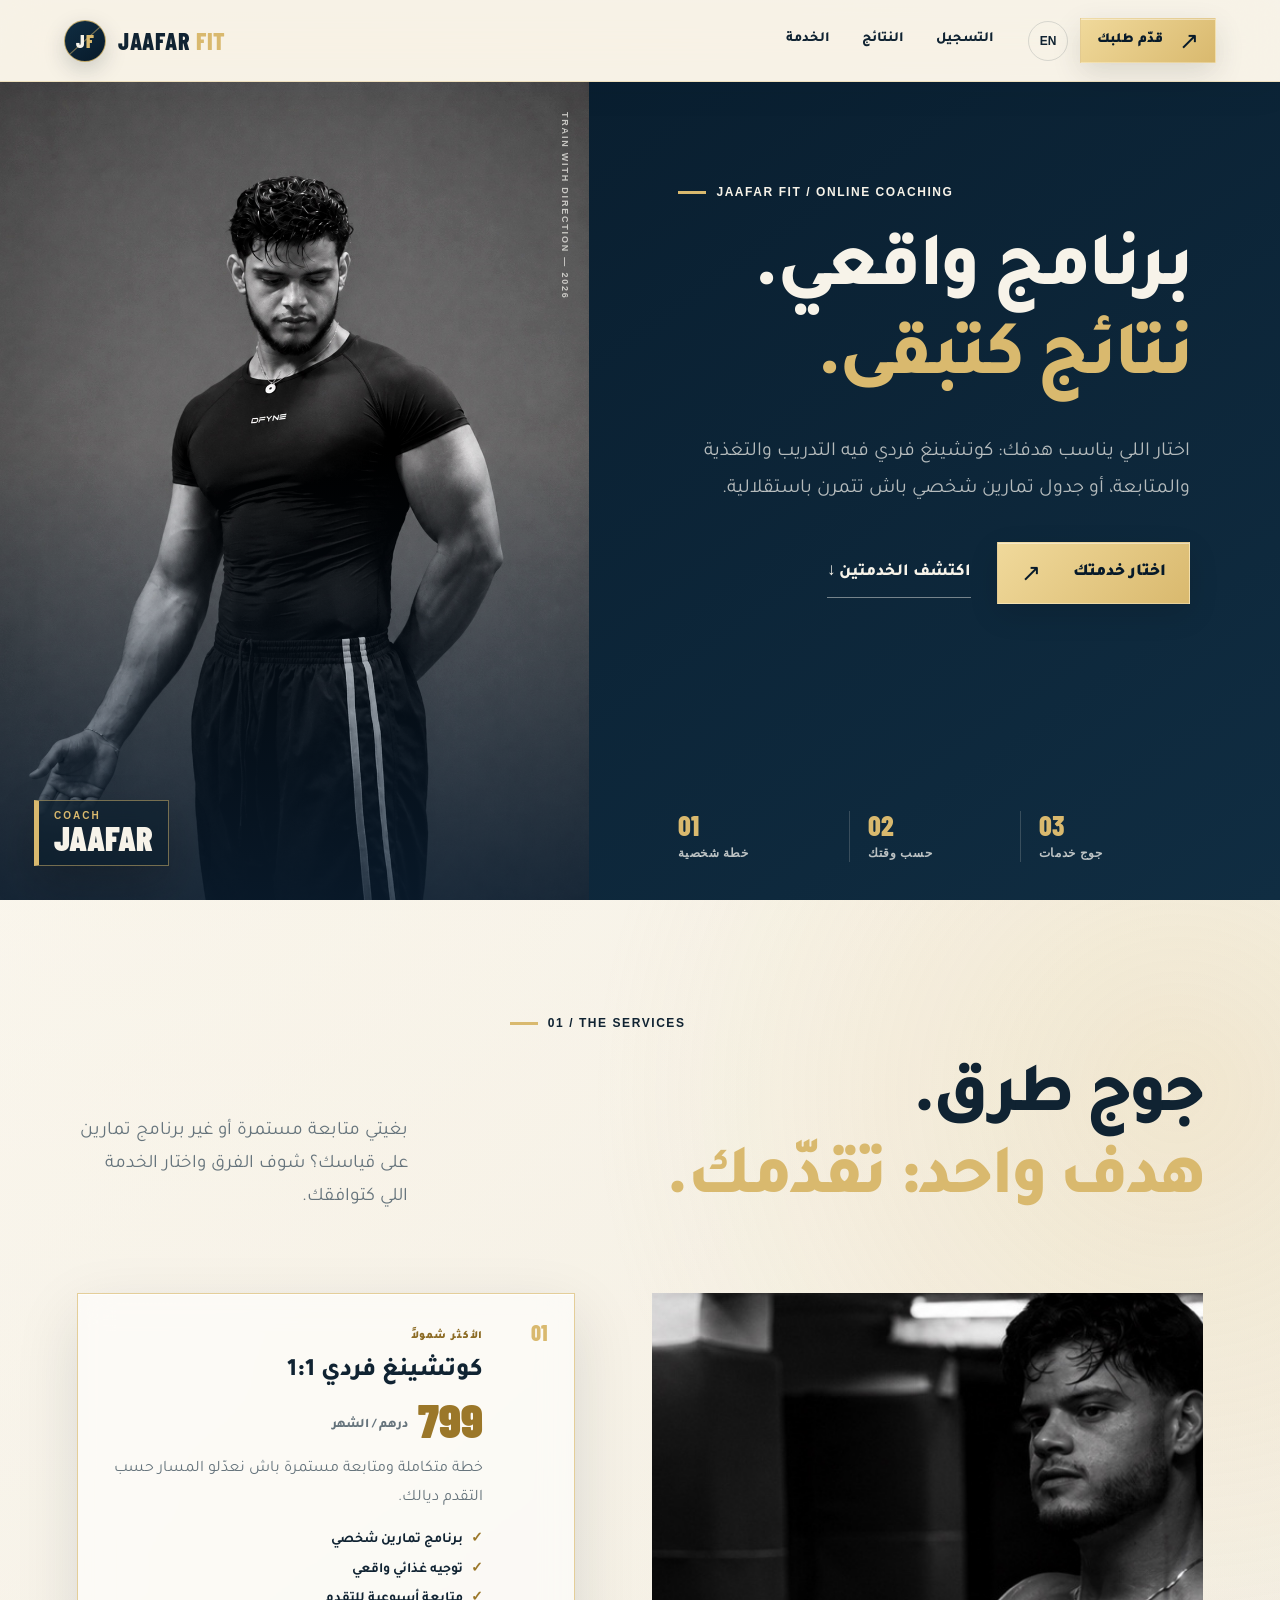
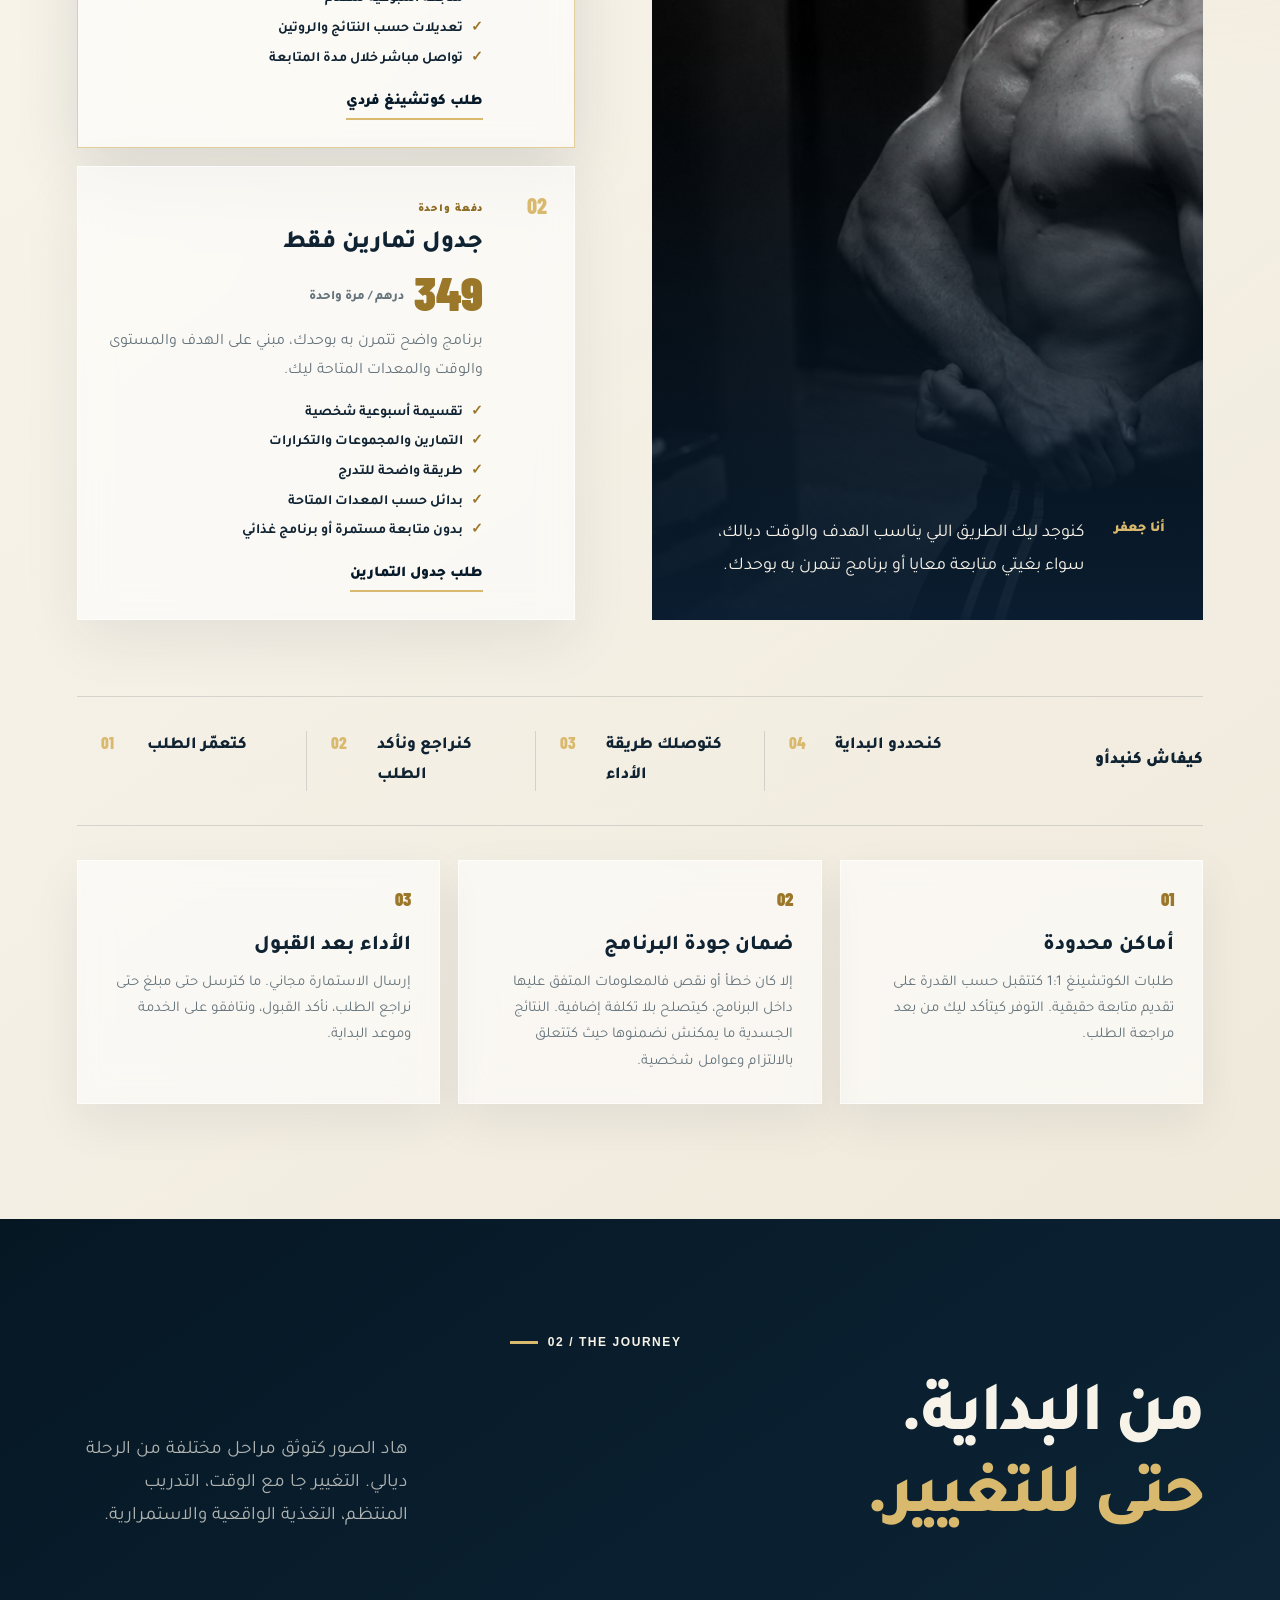
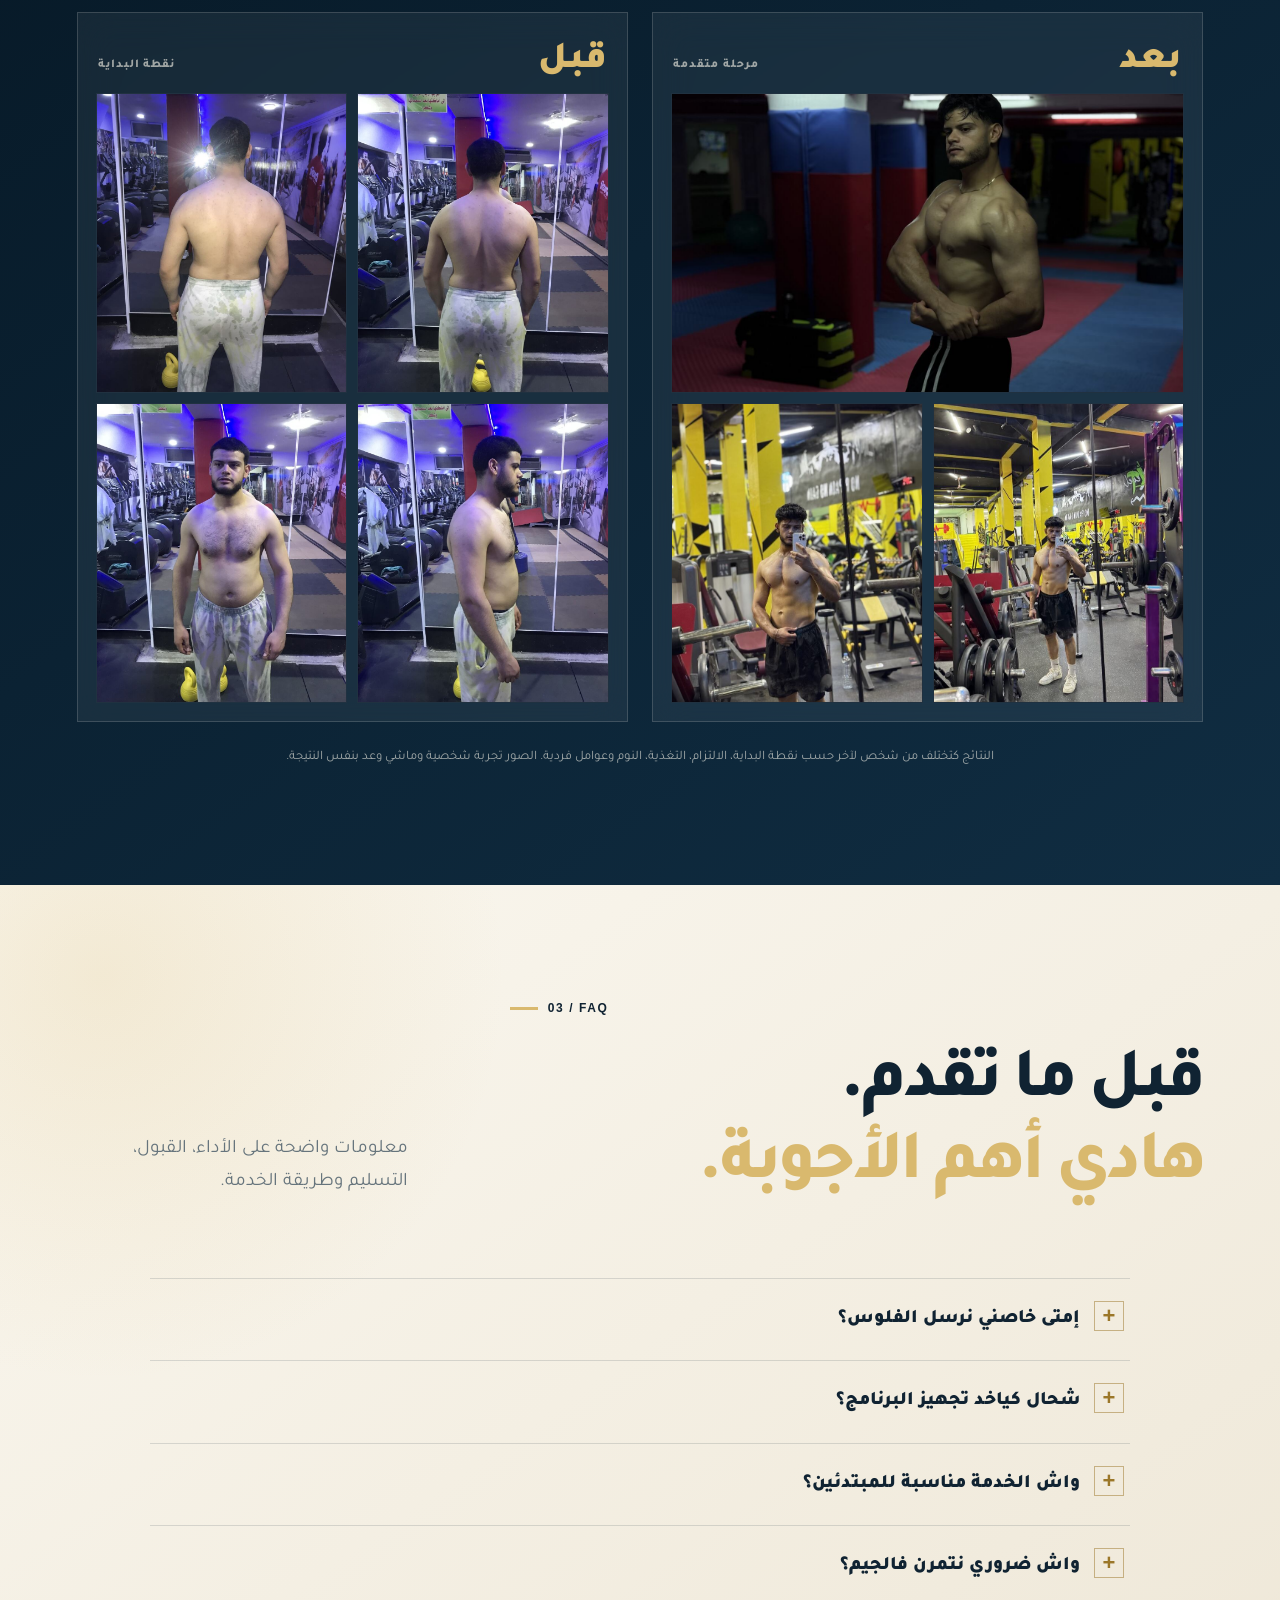
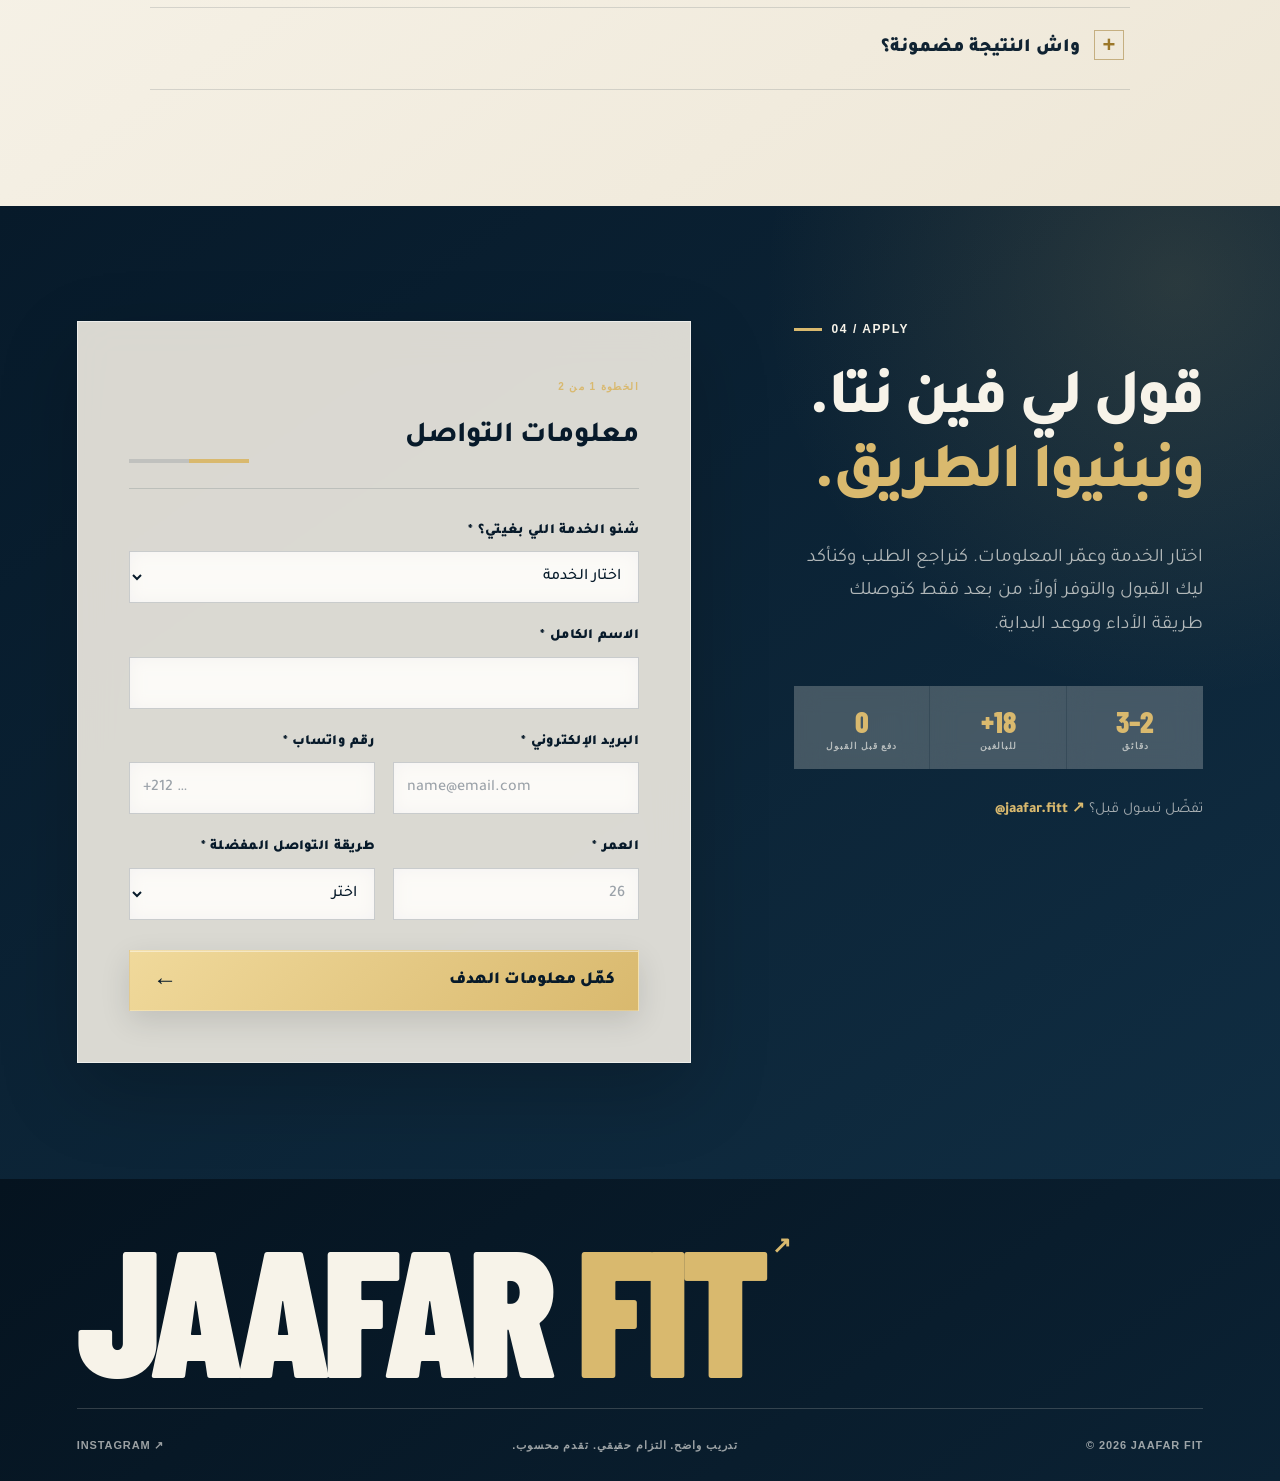
==== commit dc81dd10: "Add installable Jaafar Fit mobile app" ====
--- a/index.html
+++ b/index.html
@@ -7,6 +7,12 @@
   <meta name="description" content="كوتشينغ أونلاين شخصي مع جعفر: تدريب، تغذية، ومتابعة مبنية على هدفك وروتينك.">
   <meta name="theme-color" content="#071a2a">
   <meta name="robots" content="index,follow">
+  <meta name="application-name" content="Jaafar Fit">
+  <meta name="apple-mobile-web-app-capable" content="yes">
+  <meta name="apple-mobile-web-app-status-bar-style" content="black-translucent">
+  <meta name="apple-mobile-web-app-title" content="Jaafar Fit">
+  <link rel="manifest" href="./manifest.webmanifest">
+  <link rel="apple-touch-icon" href="./app-icon-192.png">
   <link rel="icon" type="image/svg+xml" href="data:image/svg+xml,%3Csvg xmlns='http://www.w3.org/2000/svg' viewBox='0 0 64 64'%3E%3Ccircle cx='32' cy='32' r='29' fill='%23071a2a' stroke='%23d9b96e' stroke-width='3'/%3E%3Ctext x='32' y='40' text-anchor='middle' font-family='Arial' font-size='23' font-weight='900' fill='%23f7f3e9'%3EJF%3C/text%3E%3C/svg%3E">
   <link rel="preconnect" href="https://fonts.googleapis.com">
   <link rel="preconnect" href="https://fonts.gstatic.com" crossorigin>
@@ -24,6 +30,7 @@
       <a href="#apply" data-ar="التسجيل" data-en="Apply">التسجيل</a>
     </nav>
     <div class="header-actions">
+      <button id="install-app" class="install-app" type="button" hidden data-ar="ثبّت التطبيق" data-en="INSTALL APP">ثبّت التطبيق</button>
       <button id="language" type="button" aria-label="Switch to English">EN</button>
       <a class="button button-small" href="#apply"><span data-ar="قدّم طلبك" data-en="APPLY NOW">قدّم طلبك</span><span aria-hidden="true">↗</span></a>
     </div>
@@ -187,6 +194,19 @@
     <div><span dir="ltr">© 2026 JAAFAR FIT</span><span data-ar="تدريب واضح. التزام حقيقي. تقدم محسوب." data-en="CLEAR TRAINING. REAL COMMITMENT. MEASURED PROGRESS.">تدريب واضح. التزام حقيقي. تقدم محسوب.</span><a href="https://www.instagram.com/jaafar.fitt/" target="_blank" rel="noopener noreferrer" dir="ltr">INSTAGRAM ↗</a></div>
   </footer>
 
+  <dialog id="install-dialog" class="install-dialog">
+    <button class="dialog-close" type="button" aria-label="إغلاق">×</button>
+    <span class="dialog-icon" aria-hidden="true">JF</span>
+    <h2 data-ar="ثبّت تطبيق Jaafar Fit" data-en="INSTALL JAAFAR FIT">ثبّت تطبيق Jaafar Fit</h2>
+    <div class="ios-install" hidden>
+      <p data-ar="فـSafari ضغط على زر المشاركة، اختار «إضافة إلى الشاشة الرئيسية»، ومن بعد «إضافة»." data-en="In Safari, tap Share, choose “Add to Home Screen”, then tap “Add”.">فـSafari ضغط على زر المشاركة، اختار «إضافة إلى الشاشة الرئيسية»، ومن بعد «إضافة».</p>
+    </div>
+    <div class="generic-install">
+      <p data-ar="التطبيق غادي يتركب فالهاتف ويتحل بوحدو بحال أي تطبيق." data-en="The app will be installed on your phone and open like any other app.">التطبيق غادي يتركب فالهاتف ويتحل بوحدو بحال أي تطبيق.</p>
+      <button class="button confirm-install" type="button"><span data-ar="تثبيت الآن" data-en="INSTALL NOW">تثبيت الآن</span><span aria-hidden="true">+</span></button>
+    </div>
+  </dialog>
+
   <script src="./script.js"></script>
 </body>
 </html>
--- a/style.css
+++ b/style.css
@@ -40,6 +40,8 @@
 nav a{padding:8px 0;border-bottom:2px solid transparent}
 nav a:hover{border-color:var(--orange)}
 .header-actions{display:flex;align-items:center;gap:12px}
+.install-app{min-height:40px;padding:8px 14px;border:1px solid rgba(155,119,41,.38);background:rgba(255,255,255,.55);color:var(--navy);font-size:12px;font-weight:900;cursor:pointer;backdrop-filter:blur(12px);-webkit-backdrop-filter:blur(12px)}
+.install-app:hover{background:var(--navy);color:var(--white)}
 #language{width:40px;height:40px;border:1px solid var(--line);border-radius:50%;background:transparent;font:800 12px Arial;cursor:pointer}
 .button{min-height:58px;padding:15px 23px;border:1px solid rgba(255,255,255,.22);background:linear-gradient(135deg,var(--gold-light),var(--orange));color:var(--navy);display:inline-flex;align-items:center;justify-content:space-between;gap:32px;font-weight:900;cursor:pointer;box-shadow:0 10px 30px rgba(0,0,0,.12),inset 0 1px rgba(255,255,255,.45);transition:transform .2s ease,box-shadow .2s ease}
 .button>span:last-child{font:24px/1 Arial}
@@ -187,6 +189,15 @@
 footer>div{display:flex;justify-content:space-between;gap:18px;flex-wrap:wrap;padding-top:28px;font:700 11px/1.5 Arial;letter-spacing:.08em;color:rgba(247,245,240,.62)}
 footer a:hover{color:var(--orange)}
 
+.install-dialog{width:min(92vw,480px);border:1px solid rgba(217,185,110,.5);padding:34px;background:rgba(247,243,233,.96);color:var(--navy);box-shadow:0 30px 100px rgba(0,0,0,.35);backdrop-filter:blur(24px);-webkit-backdrop-filter:blur(24px)}
+.install-dialog::backdrop{background:rgba(3,14,24,.72);backdrop-filter:blur(6px)}
+.install-dialog[open]{display:grid;gap:18px}
+.dialog-close{position:absolute;top:12px;left:12px;width:38px;height:38px;border:1px solid var(--line);border-radius:50%;background:transparent;font:26px/1 Arial;cursor:pointer}
+.dialog-icon{display:grid;place-items:center;width:68px;height:68px;border-radius:18px;background:linear-gradient(145deg,var(--navy-soft),var(--navy));color:var(--orange);border:1px solid rgba(217,185,110,.75);font:900 28px/1 'Barlow Condensed',Arial}
+.install-dialog h2{font-size:30px;line-height:1.25}
+.install-dialog p{color:var(--muted);font-size:16px;line-height:1.8}
+.install-dialog .button{width:100%;margin-top:18px}
+
 .admin{min-height:calc(100vh - 82px);background:var(--white);color:var(--navy)}
 .admin h1{font-size:48px;line-height:1.2}
 .admin h2{font-size:24px}
@@ -222,7 +233,7 @@
 }
 
 @media(max-width:780px){
-  html{scroll-padding-top:72px}.site-header{height:72px;padding:0 18px;gap:12px}.logo{font-size:21px}.logo-mark{width:36px;height:36px;font-size:16px}.site-header nav{display:none}.header-actions{margin-left:auto}.button-small{min-height:39px;padding:7px 12px;font-size:12px}.button-small>span:last-child{display:none}#language{width:38px;height:38px}
+  html{scroll-padding-top:72px}.site-header{height:72px;padding:0 14px;gap:9px}.logo{font-size:20px}.logo-mark{width:36px;height:36px;font-size:16px}.site-header nav{display:none}.header-actions{margin-left:auto;gap:7px}.install-app{padding:7px 9px;font-size:11px}.button-small{min-height:39px;padding:7px 10px;font-size:12px}.button-small>span:last-child{display:none}#language{width:38px;height:38px}
   .hero{grid-template-columns:1fr;min-height:0}.hero-copy{padding:56px 22px 30px;min-height:590px}.hero h1{font-size:clamp(46px,13vw,69px)}.hero-intro{font-size:18px}.hero-actions{align-items:stretch;flex-direction:column}.hero-actions .button{width:100%}.hero-actions .text-link{align-self:flex-start}.trust-row{padding-top:45px}.trust-row>span{padding:0 10px}.trust-row b{font-size:23px}.trust-row small{font-size:12px}.hero-media{min-height:0;aspect-ratio:4/5}.hero-media>img{object-position:center 20%}.hero-badge{left:22px;bottom:22px}.vertical-copy{right:12px;top:20px}
   .section{padding:72px 22px}.section-heading{grid-template-columns:1fr;gap:25px;margin-bottom:40px}.section-heading h2{font-size:46px}.section-heading>p{font-size:17px}.coaching-grid{gap:28px}.coach-card{min-height:0;aspect-ratio:4/5}.coach-card img{object-position:58% center}.coach-card figcaption{padding:25px;grid-template-columns:1fr;gap:10px}.coach-card figcaption p{font-size:16px}.service-stack{grid-template-columns:1fr}.service-stack article{display:grid;grid-template-columns:38px 1fr;padding:23px}.service-stack article>b{margin:0}.service-stack h3{font-size:22px}.service-price strong{font-size:43px}.process{grid-template-columns:1fr;margin-top:48px}.process ol{grid-template-columns:1fr}.process li{border:0;border-top:1px solid var(--line);padding:17px 0}.process li:first-child{border-top:1px solid var(--line)}.trust-cards{grid-template-columns:1fr}.trust-cards article:last-child{grid-column:auto}.transformation{gap:18px}.result-group{padding:12px}.result-grid{gap:7px}.result-grid img{height:230px}.after-group .result-grid img{height:260px}.after-group .result-grid .wide{height:210px}.result-title span{font-size:34px}.faq-list summary{font-size:17px;padding-top:20px;padding-bottom:20px}.faq-list summary:after{top:18px}
   .application{grid-template-columns:1fr;gap:42px}.application h2{font-size:45px}.application-copy>p:not(.eyebrow,.contact-note){font-size:17px}.application-facts{margin-top:32px}#coaching-form{margin-inline:-8px;padding:26px 18px}.form-top{align-items:center}.form-top h3{font-size:24px}.progress{width:76px}.form-grid{grid-template-columns:1fr}.full{grid-column:auto}.form-buttons{grid-template-columns:82px 1fr}.button{gap:18px;font-size:15px;padding-inline:18px}
@@ -230,5 +241,5 @@
   html[lang=en] .hero h1{font-size:clamp(61px,17vw,84px)}html[lang=en] .section h2{font-size:54px}
 }
 
-@media(max-width:390px){.site-header .button-small{display:none}.trust-row small{letter-spacing:.04em}.form-buttons{grid-template-columns:1fr}.back{min-height:46px;order:2}}
+@media(max-width:430px){.site-header .button-small{display:none}.install-app{max-width:94px}.trust-row small{letter-spacing:.04em}.form-buttons{grid-template-columns:1fr}.back{min-height:46px;order:2}.install-dialog{padding:28px 22px}}
 @media(prefers-reduced-motion:reduce){html{scroll-behavior:auto}.button{transition:none}.progress i{transition:none}}
